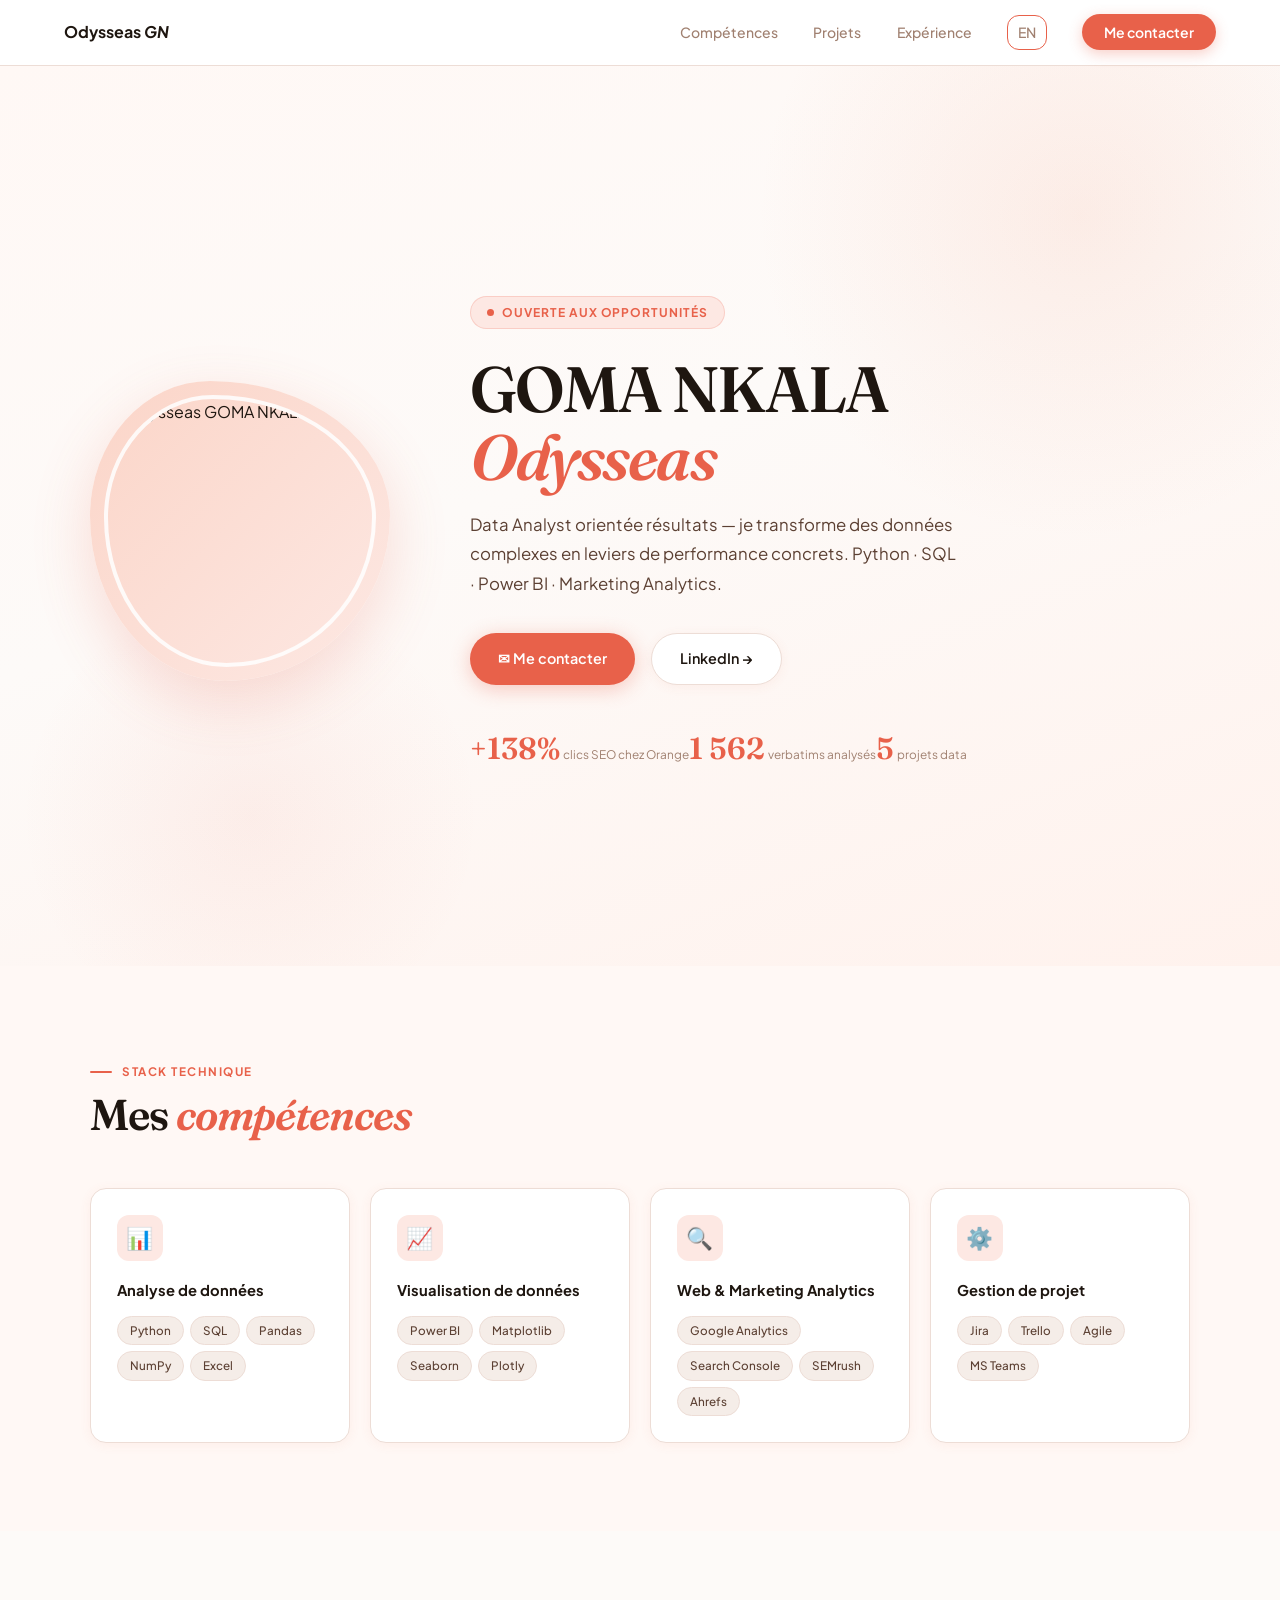
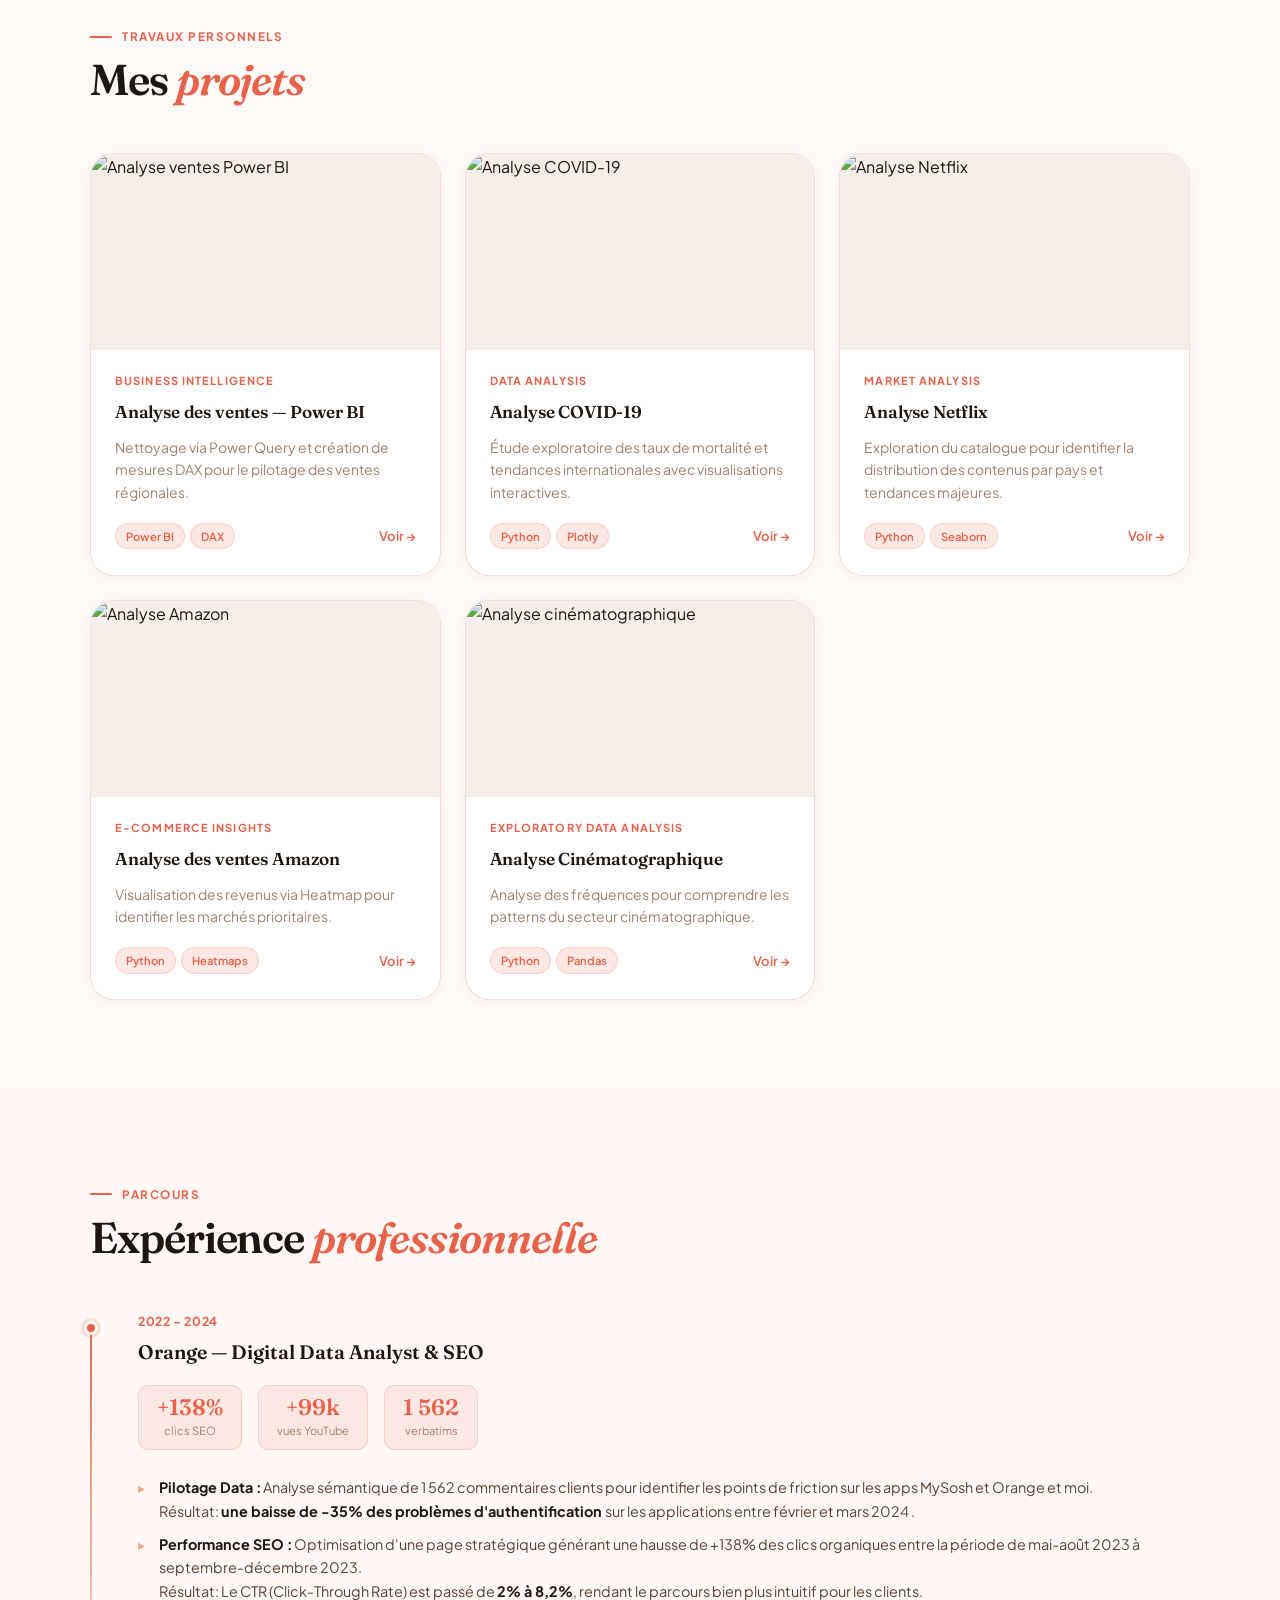
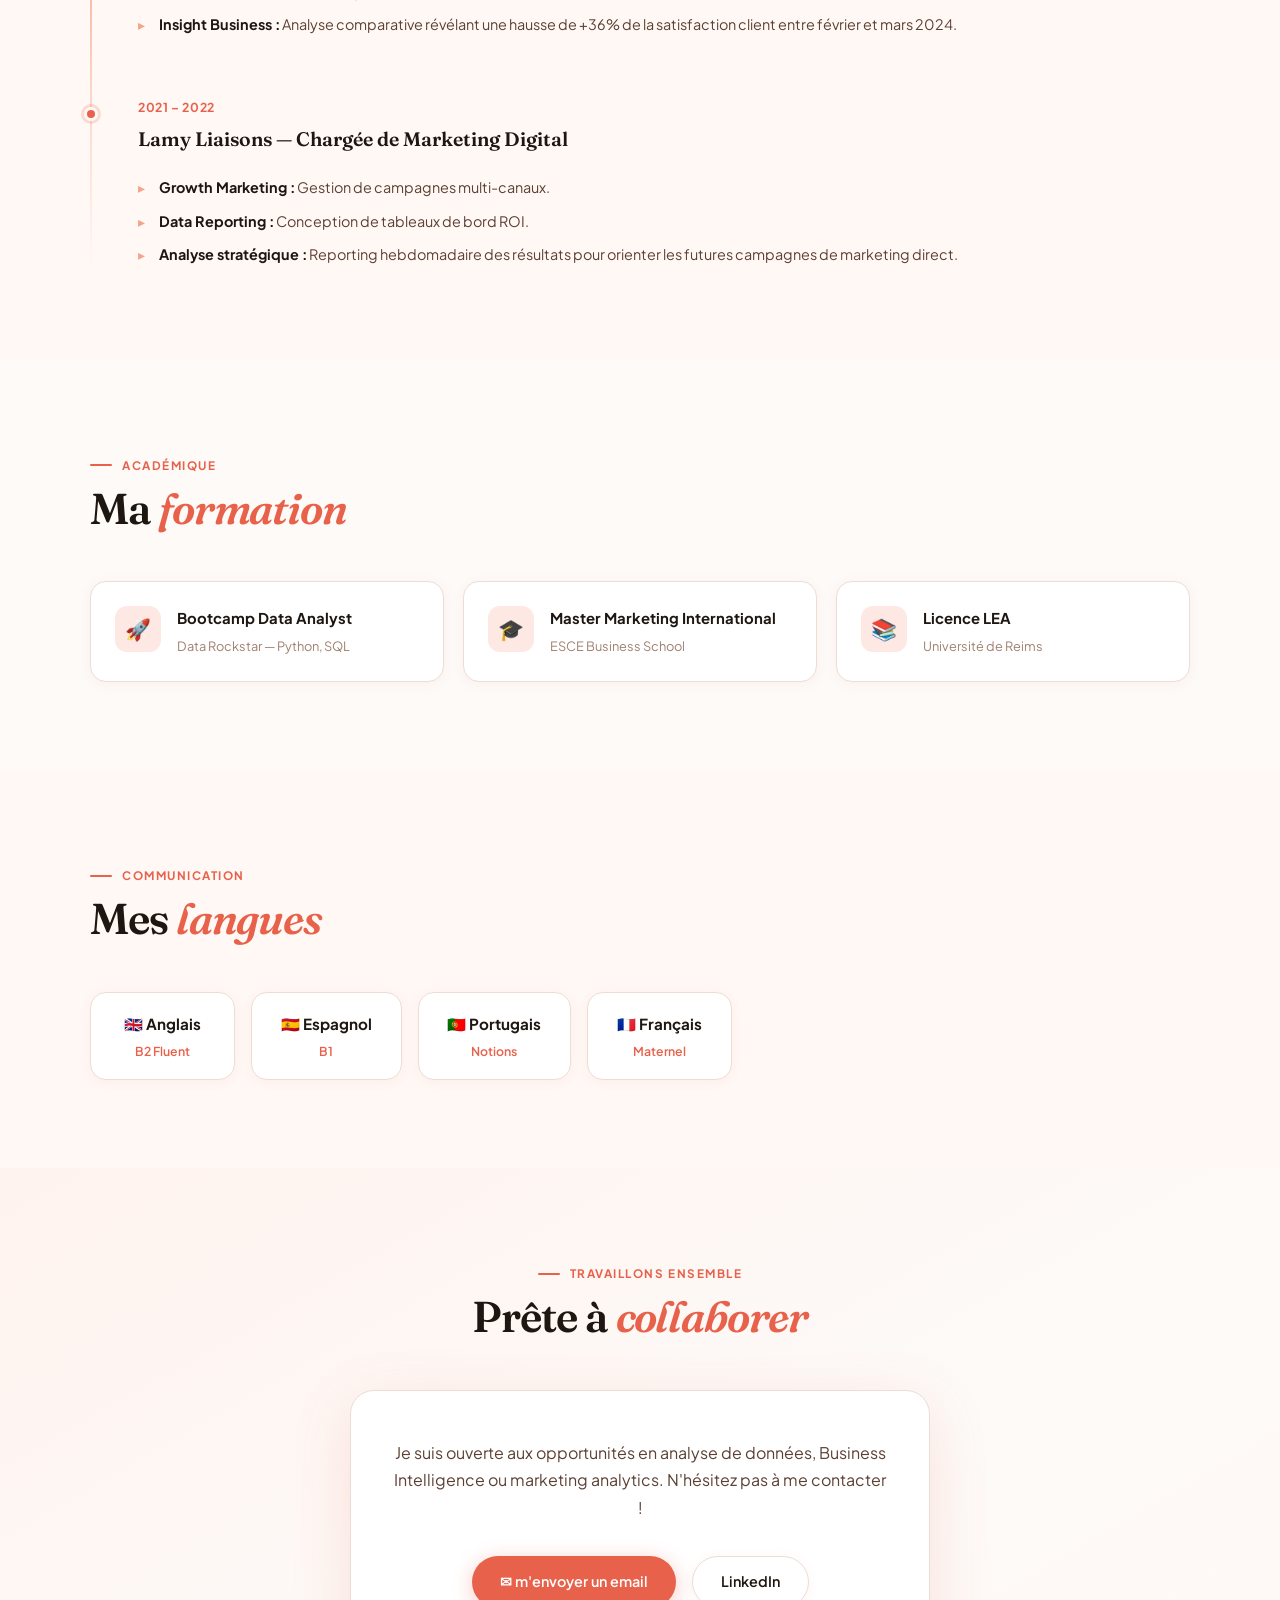
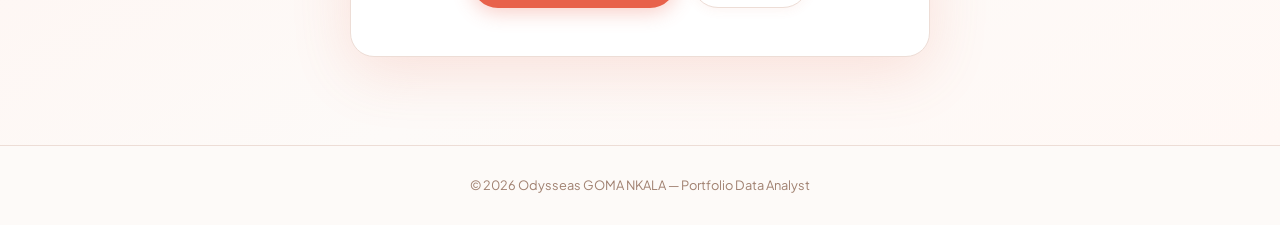
==== index.html @ 51dd993b "Refactor KPI section styles for mobile responsiveness Updated KPI section styles for better alignmen" ====
<!DOCTYPE html>
<html lang="fr">
<head>
  <meta charset="UTF-8"/>
  <meta name="viewport" content="width=device-width, initial-scale=1.0"/>
  <title>Odysseas GOMA NKALA — Data Analyst</title>
  <link href="https://fonts.googleapis.com/css2?family=Plus+Jakarta+Sans:ital,wght@0,300;0,400;0,500;0,600;0,700;0,800&family=Fraunces:opsz,ital,wght@9..144,0,400;9..144,0,600;9..144,1,400;9..144,1,600&display=swap" rel="stylesheet"/>
  <style>
    /* ═══════════════════════════════
       VARIABLES & RESET
    ═══════════════════════════════ */
    :root {
      --bg:         #fdfaf8;
      --bg-alt:     #fff8f5;
      --surface:    #ffffff;
      --rose:       #e8614a;
      --rose-hover: #d4523d;
      --rose-pale:  #fde8e3;
      --coral:      #f4a58a;
      --peach:      #fbd5c8;
      --sand:       #f5ede8;
      --text:       #1e1610;
      --text-mid:   #5c4033;
      --text-muted: #a08070;
      --border:     #edddd6;
      --radius-sm:  10px;
      --radius-md:  16px;
      --radius-lg:  24px;
      --shadow-sm:  0 2px 12px rgba(232,97,74,0.07);
      --shadow-md:  0 6px 30px rgba(232,97,74,0.12);
      --shadow-lg:  0 16px 60px rgba(232,97,74,0.16);
    }

    *, *::before, *::after { box-sizing: border-box; margin: 0; padding: 0; }
    html { scroll-behavior: smooth; font-size: 16px; }

    body {
      background-color: var(--bg);
      color: var(--text);
      font-family: 'Plus Jakarta Sans', sans-serif;
      line-height: 1.65;
      overflow-x: hidden;
      -webkit-font-smoothing: antialiased;
    }

    a { color: inherit; text-decoration: none; }
    img { display: block; max-width: 100%; }
    ul { list-style: none; }

    /* ═══════════════════════════════
       NAVIGATION
    ═══════════════════════════════ */
    nav {
      position: fixed;
      top: 0; left: 0; right: 0;
      z-index: 999;
      height: 66px;
      display: flex;
      align-items: center;
      justify-content: space-between;
      padding: 0 6%;
      background: rgba(253, 250, 248, 0.92);
      backdrop-filter: blur(16px);
      -webkit-backdrop-filter: blur(16px);
      border-bottom: 1px solid var(--border);
    }

    .nav-logo {
      font-family: 'Fraunces', serif;
      font-weight: 600;
      font-size: 1.1rem;
      color: var(--text);
      letter-spacing: -0.01em;
    }
    .nav-logo span { color: var(--rose); font-style: italic; }

    .nav-links {
      display: flex;
      align-items: center;
      gap: 2.2rem;
    }
    .nav-links a {
      font-size: 0.875rem;
      font-weight: 500;
      color: var(--text-muted);
      transition: color 0.2s ease;
    }
    .nav-links a:hover { color: var(--rose); }

    .nav-btn {
      background: var(--rose);
      color: #fff !important;
      padding: 9px 22px;
      border-radius: 100px;
      font-weight: 600 !important;
      font-size: 0.875rem !important;
      transition: background 0.2s ease, transform 0.2s ease !important;
      box-shadow: 0 4px 14px rgba(232,97,74,0.3);
    }
    .nav-btn:hover {
      background: var(--rose-hover) !important;
      transform: translateY(-1px);
      color: #fff !important;
    }
    /*navigation mobile pour que la section pour changer
    de langue puisse apparaitre */
    nav {
  display: flex;
  justify-content: space-between;
  align-items: center;
  padding: 15px 5%;
  background: var(--surface);
  position: sticky;
  top: 0;
  z-index: 1000;
  border-bottom: 1px solid var(--border);
}

.nav-controls {
  display: flex;
  align-items: center;
  gap: 20px;
}

.lang-switch-mobile {
  font-weight: 800;
  color: var(--rose);
  text-decoration: none;
  font-size: 0.9rem;
  border: 2px solid var(--rose);
  padding: 4px 8px;
  border-radius: 8px;
  transition: 0.3s;
}

.lang-switch-mobile:hover {
  background: var(--rose);
  color: white;
}

/* Si l'écran est petit (Mobile) */
@media (max-width: 768px) {
  .nav-links {
    display: none; /* Cache les liens normaux pour éviter l'encombrement */
  }
  
  .lang-switch-mobile {
    display: block; /* Force l'affichage du FR/EN */
  }
}
    /* Style pour les switchs de langue (FR/EN) */
.lang-switch {
  font-weight: 700; /* Un peu plus gras */
  color: var(--rose); /* Ta couleur orange/rose */
  text-decoration: none;
  font-size: 0.9rem;
  
  /* C'est ce bloc qui crée le cadre arrondi */
  border: 1px solid var(--rose); 
  padding: 5px 10px;
  border-radius: 12px; /* Pour des coins bien arrondis */
  
  transition: all 0.3s ease; /* Pour un effet fluide au survol */
  display: inline-block; /* Pour que le padding et la border s'appliquent bien */
}

/* Effet au survol du bouton de langue */
.lang-switch:hover {
  background-color: var(--rose); /* Le fond devient rose */
  color: white; /* Le texte devient blanc */
}

    /* ═══════════════════════════════
       HERO
    ═══════════════════════════════ */
    #hero {
      min-height: 100vh;
      padding: 110px 6% 80px;
      display: flex;
      align-items: center;
      background: linear-gradient(160deg, #fff8f5 0%, #fdfaf8 45%, #fff2ed 100%);
      position: relative;
      overflow: hidden;
    }

    #hero::before {
      content: '';
      position: absolute;
      width: 700px; height: 700px;
      border-radius: 50%;
      background: radial-gradient(circle, rgba(244,165,138,0.16) 0%, transparent 65%);
      top: -200px; right: -150px;
      pointer-events: none;
    }
    #hero::after {
      content: '';
      position: absolute;
      width: 500px; height: 500px;
      border-radius: 50%;
      background: radial-gradient(circle, rgba(232,97,74,0.07) 0%, transparent 65%);
      bottom: -100px; left: 0;
      pointer-events: none;
    }

    .hero-inner {
      position: relative;
      z-index: 1;
      max-width: 1100px;
      margin: 0 auto;
      width: 100%;
      display: grid;
      grid-template-columns: auto 1fr;
      gap: 5rem;
      align-items: center;
    }

    .hero-photo-col { display: flex; justify-content: center; }

    .hero-photo-frame {
      width: 300px;
      height: 300px;
      border-radius: 40% 60% 55% 45% / 45% 45% 55% 55%;
      background: linear-gradient(135deg, var(--peach) 0%, var(--rose-pale) 100%);
      display: flex;
      align-items: center;
      justify-content: center;
      animation: morphShape 10s ease-in-out infinite;
      box-shadow: 0 20px 60px rgba(232,97,74,0.2);
      flex-shrink: 0;
    }

    @keyframes morphShape {
      0%,100% { border-radius: 40% 60% 55% 45% / 45% 45% 55% 55%; }
      33%      { border-radius: 55% 45% 40% 60% / 55% 40% 60% 45%; }
      66%      { border-radius: 45% 55% 60% 40% / 40% 60% 45% 55%; }
    }

    .hero-photo {
      width: 272px;
      height: 272px;
      border-radius: 40% 60% 55% 45% / 45% 45% 55% 55%;
      object-fit: cover;
      object-position: center top;
      border: 4px solid rgba(255,255,255,0.85);
      animation: morphShape 10s ease-in-out infinite;
    }

    .hero-badge {
      display: inline-flex;
      align-items: center;
      gap: 8px;
      background: var(--rose-pale);
      border: 1px solid rgba(232,97,74,0.2);
      color: var(--rose);
      font-size: 0.75rem;
      font-weight: 700;
      letter-spacing: 0.08em;
      text-transform: uppercase;
      padding: 6px 16px;
      border-radius: 100px;
      margin-bottom: 1.6rem;
    }
    .hero-badge-dot {
      width: 7px; height: 7px;
      border-radius: 50%;
      background: var(--rose);
      animation: blink 2s ease-in-out infinite;
    }
    @keyframes blink {
      0%,100% { opacity: 1; transform: scale(1); }
      50%      { opacity: 0.35; transform: scale(0.7); }
    }

    .hero-name {
      font-family: 'Fraunces', serif;
      font-size: clamp(2.4rem, 5vw, 4rem);
      font-weight: 600;
      line-height: 1.06;
      letter-spacing: -0.03em;
      color: var(--text);
      margin-bottom: 1.2rem;
    }
    .hero-name em {
      font-style: italic;
      color: var(--rose);
    }

    .hero-desc {
      font-size: 1.05rem;
      color: var(--text-mid);
      line-height: 1.75;
      max-width: 490px;
      margin-bottom: 2.2rem;
    }

    .hero-buttons {
      display: flex;
      gap: 1rem;
      flex-wrap: wrap;
      margin-bottom: 3rem;
    }

    .btn {
      display: inline-flex;
      align-items: center;
      gap: 8px;
      padding: 13px 28px;
      border-radius: 100px;
      font-family: 'Plus Jakarta Sans', sans-serif;
      font-weight: 600;
      font-size: 0.9rem;
      border: none;
      cursor: pointer;
      transition: all 0.22s ease;
      text-decoration: none;
    }
    .btn-rose {
      background: var(--rose);
      color: #fff;
      box-shadow: 0 4px 20px rgba(232,97,74,0.32);
    }
    .btn-rose:hover {
      background: var(--rose-hover);
      transform: translateY(-2px);
      box-shadow: 0 8px 28px rgba(232,97,74,0.4);
    }
    .btn-ghost {
      background: var(--surface);
      color: var(--text);
      border: 1.5px solid var(--border);
      box-shadow: var(--shadow-sm);
    }
    .btn-ghost:hover {
      border-color: var(--rose);
      color: var(--rose);
      transform: translateY(-2px);
    }

    .hero-kpis {
      display: flex;
      gap: 0;
      flex-wrap: wrap;
    }
    .hero-kpi {
      display: flex;
      flex-direction: column;
      padding: 0 2rem 0 0;
      margin: 0 2rem 0 0;
      border-right: 1px solid var(--border);
    }
    .hero-kpi:last-child {
      border-right: none;
      padding-right: 0;
      margin-right: 0;
    }
    .kpi-number {
      font-family: 'Fraunces', serif;
      font-size: 1.9rem;
      font-weight: 600;
      color: var(--rose);
      line-height: 1;
    }
    .kpi-label {
      font-size: 0.74rem;
      color: var(--text-muted);
      margin-top: 4px;
    }

    /* --- SECTION CHIFFRES (KPIs) --- */
@media (max-width: 768px) {
    .hero-kpis {
        display: flex;
        justify-content: flex-start; /* Aligné à gauche sur desktop */
        align-items: flex-start;
        gap: 40px;
        margin-top: 30px;
    }

    .kpi-item {
        display: flex;
        flex-direction: column; /* Force le texte SOUS le chiffre */
        align-items: flex-start; /* Aligne le texte à gauche du chiffre sur desktop */
    }

    .kpi-number {
        font-size: 1.5rem; /* Réduit un peu la taille pour éviter le chevauchement */
    }

    .kpi-label {
        font-size: 0.7rem; /* Réduit la taille du texte pour la lisibilité mobile */
        line-height: 1.2;
    }

    .kpi-divider {
        display: none; /* Cache les barres verticales pour gagner de la place */
    }
}

    /* ═══════════════════════════════
       SECTIONS COMMUNES
    ═══════════════════════════════ */
    section { padding: 88px 6%; }

    .section-wrap {
      max-width: 1100px;
      margin: 0 auto;
    }

    .eyebrow {
      display: inline-flex;
      align-items: center;
      gap: 10px;
      font-size: 0.73rem;
      font-weight: 700;
      letter-spacing: 0.13em;
      text-transform: uppercase;
      color: var(--rose);
      margin-bottom: 0.55rem;
    }
    .eyebrow::before {
      content: '';
      display: block;
      width: 22px; height: 2px;
      background: var(--rose);
      border-radius: 2px;
    }

    .section-title {
      font-family: 'Fraunces', serif;
      font-size: clamp(1.8rem, 3.5vw, 2.7rem);
      font-weight: 600;
      letter-spacing: -0.025em;
      line-height: 1.15;
      color: var(--text);
      margin-bottom: 3rem;
    }
    .section-title em {
      font-style: italic;
      color: var(--rose);
    }

    /* ═══════════════════════════════
       COMPÉTENCES
    ═══════════════════════════════ */
    #competences { background: var(--bg-alt); }

    .skills-grid {
      display: grid;
      grid-template-columns: repeat(auto-fit, minmax(240px, 1fr));
      gap: 1.25rem;
    }

    .skill-card {
      background: var(--surface);
      border: 1px solid var(--border);
      border-radius: var(--radius-md);
      padding: 1.6rem;
      box-shadow: var(--shadow-sm);
      transition: box-shadow 0.25s, transform 0.25s;
    }
    .skill-card:hover {
      box-shadow: var(--shadow-md);
      transform: translateY(-4px);
    }

    .skill-icon {
      width: 46px; height: 46px;
      border-radius: 12px;
      background: var(--rose-pale);
      display: flex;
      align-items: center;
      justify-content: center;
      font-size: 1.35rem;
      margin-bottom: 1.1rem;
    }

    .skill-card h3 {
      font-size: 0.92rem;
      font-weight: 700;
      color: var(--text);
      margin-bottom: 0.85rem;
    }

    .tag-group { display: flex; flex-wrap: wrap; gap: 6px; }

    .tag {
      display: inline-block;
      font-size: 0.73rem;
      font-weight: 500;
      padding: 4px 12px;
      border-radius: 100px;
      background: var(--sand);
      color: var(--text-mid);
      border: 1px solid var(--border);
    }

    /* ═══════════════════════════════
       PROJETS
    ═══════════════════════════════ */
    #projets { background: var(--bg); }

    .projects-grid {
      display: grid;
      grid-template-columns: repeat(auto-fit, minmax(320px, 1fr));
      gap: 1.5rem;
    }

    .project-card {
      background: var(--surface);
      border: 1px solid var(--border);
      border-radius: var(--radius-lg);
      overflow: hidden;
      box-shadow: var(--shadow-sm);
      display: flex;
      flex-direction: column;
      transition: box-shadow 0.25s, transform 0.25s;
    }
    .project-card:hover {
      box-shadow: var(--shadow-md);
      transform: translateY(-5px);
    }

    .project-thumb {
      height: 196px;
      overflow: hidden;
      background: var(--sand);
    }
    .project-thumb img {
      width: 100%; height: 100%;
      object-fit: cover;
      transition: transform 0.45s ease;
    }
    .project-card:hover .project-thumb img { transform: scale(1.05); }

    .project-body {
      padding: 1.4rem 1.5rem 1.6rem;
      flex: 1;
      display: flex;
      flex-direction: column;
    }

    .project-cat {
      font-size: 0.69rem;
      font-weight: 700;
      letter-spacing: 0.1em;
      text-transform: uppercase;
      color: var(--rose);
      margin-bottom: 0.45rem;
    }

    .project-body h3 {
      font-family: 'Fraunces', serif;
      font-size: 1.08rem;
      font-weight: 600;
      color: var(--text);
      margin-bottom: 0.6rem;
      letter-spacing: -0.01em;
    }

    .project-body p {
      font-size: 0.875rem;
      color: var(--text-muted);
      line-height: 1.62;
      flex: 1;
      margin-bottom: 1.2rem;
    }

    .project-foot {
      display: flex;
      align-items: center;
      justify-content: space-between;
      flex-wrap: wrap;
      gap: 8px;
    }

    .tech-group { display: flex; flex-wrap: wrap; gap: 5px; }

    .tech-tag {
      font-size: 0.7rem;
      font-weight: 600;
      padding: 3px 10px;
      border-radius: 100px;
      background: var(--rose-pale);
      color: var(--rose);
      border: 1px solid rgba(232,97,74,0.18);
    }

    .project-link {
      font-size: 0.82rem;
      font-weight: 600;
      color: var(--rose);
      display: inline-flex;
      align-items: center;
      gap: 3px;
      transition: opacity 0.2s;
    }
    .project-link:hover { opacity: 0.7; text-decoration: underline; }

    /* ═══════════════════════════════
       EXPÉRIENCE
    ═══════════════════════════════ */
    #experience { background: var(--bg-alt); }

    .timeline { position: relative; }
    .timeline::before {
      content: '';
      position: absolute;
      left: 0; top: 12px; bottom: 0;
      width: 2px;
      background: linear-gradient(to bottom, var(--rose), var(--coral), var(--peach), transparent);
      border-radius: 2px;
    }

    .tl-item {
      position: relative;
      padding-left: 3rem;
      padding-bottom: 3.5rem;
    }
    .tl-item:last-child { padding-bottom: 0; }

    .tl-dot {
      position: absolute;
      left: -6px; top: 10px;
      width: 14px; height: 14px;
      border-radius: 50%;
      background: var(--rose);
      border: 3px solid var(--bg-alt);
      box-shadow: 0 0 0 3px rgba(232,97,74,0.2);
    }

    .tl-date {
      font-size: 0.77rem;
      font-weight: 700;
      color: var(--rose);
      letter-spacing: 0.05em;
      margin-bottom: 0.35rem;
    }

    .tl-item h3 {
      font-family: 'Fraunces', serif;
      font-size: 1.22rem;
      font-weight: 600;
      color: var(--text);
      margin-bottom: 1rem;
    }

    .kpi-row {
      display: flex;
      gap: 1rem;
      flex-wrap: wrap;
      margin-bottom: 1.3rem;
    }
    .kpi-chip {
      background: var(--rose-pale);
      border: 1px solid rgba(232,97,74,0.2);
      border-radius: var(--radius-sm);
      padding: 10px 18px;
      text-align: center;
    }
    .kpi-chip strong {
      display: block;
      font-family: 'Fraunces', serif;
      font-size: 1.4rem;
      font-weight: 600;
      color: var(--rose);
      line-height: 1;
    }
    .kpi-chip span {
      font-size: 0.7rem;
      color: var(--text-muted);
      margin-top: 3px;
      display: block;
    }

    .tl-list li {
      font-size: 0.9rem;
      color: var(--text-mid);
      padding: 5px 0 5px 1.3rem;
      position: relative;
      line-height: 1.62;
    }
    .tl-list li::before {
      content: '▸';
      position: absolute;
      left: 0;
      color: var(--coral);
    }
    .tl-list li strong { color: var(--text); }

    /* ═══════════════════════════════
       FORMATION
    ═══════════════════════════════ */
    #formation { background: var(--bg); }

    .edu-grid {
      display: grid;
      grid-template-columns: repeat(auto-fit, minmax(260px, 1fr));
      gap: 1.2rem;
    }

    .edu-card {
      background: var(--surface);
      border: 1px solid var(--border);
      border-radius: var(--radius-md);
      padding: 1.5rem;
      display: flex;
      gap: 1rem;
      align-items: flex-start;
      box-shadow: var(--shadow-sm);
      transition: box-shadow 0.25s, transform 0.25s;
    }
    .edu-card:hover {
      box-shadow: var(--shadow-md);
      transform: translateY(-3px);
    }

    .edu-icon {
      width: 46px; height: 46px;
      flex-shrink: 0;
      border-radius: 12px;
      background: var(--rose-pale);
      display: flex;
      align-items: center;
      justify-content: center;
      font-size: 1.3rem;
    }

    .edu-info h4 {
      font-size: 0.93rem;
      font-weight: 700;
      color: var(--text);
      margin-bottom: 0.3rem;
    }
    .edu-info p {
      font-size: 0.8rem;
      color: var(--text-muted);
    }

    /* ═══════════════════════════════
       LANGUES
    ═══════════════════════════════ */
    #langues { background: var(--bg-alt); }

    .lang-row { display: flex; gap: 1rem; flex-wrap: wrap; }

    .lang-card {
      background: var(--surface);
      border: 1px solid var(--border);
      border-radius: var(--radius-md);
      padding: 1.1rem 1.8rem;
      display: flex;
      flex-direction: column;
      align-items: center;
      gap: 5px;
      min-width: 145px;
      box-shadow: var(--shadow-sm);
      transition: box-shadow 0.25s, transform 0.25s;
    }
    .lang-card:hover {
      box-shadow: var(--shadow-md);
      transform: translateY(-3px);
    }

    .lang-name {
      font-weight: 700;
      font-size: 0.95rem;
      color: var(--text);
    }
    .lang-level {
      font-size: 0.77rem;
      font-weight: 600;
      color: var(--rose);
    }

    /* ═══════════════════════════════
       CONTACT
    ═══════════════════════════════ */
    #contact {
      background: linear-gradient(150deg, #fff3ef 0%, #fdfaf8 60%, #fff8f5 100%);
      text-align: center;
    }

    .contact-box {
      max-width: 580px;
      margin: 0 auto;
      background: var(--surface);
      border: 1px solid var(--border);
      border-radius: var(--radius-lg);
      padding: 3rem 2.5rem;
      box-shadow: var(--shadow-lg);
    }

    .contact-box p {
      font-size: 1rem;
      color: var(--text-mid);
      line-height: 1.72;
      margin-bottom: 2.2rem;
    }

    .contact-buttons {
      display: flex;
      gap: 1rem;
      justify-content: center;
      flex-wrap: wrap;
    }

    /* ═══════════════════════════════
       FOOTER
    ═══════════════════════════════ */
    footer {
      background: var(--bg);
      border-top: 1px solid var(--border);
      text-align: center;
      padding: 1.8rem;
      font-size: 0.8rem;
      color: var(--text-muted);
    }

    /* ═══════════════════════════════
       ANIMATIONS SCROLL
    ═══════════════════════════════ */
    .reveal {
      opacity: 0;
      transform: translateY(24px);
      transition: opacity 0.6s ease, transform 0.6s ease;
    }
    .reveal.visible {
      opacity: 1;
      transform: translateY(0);
    }

    /* ═══════════════════════════════
       RESPONSIVE
    ═══════════════════════════════ */
    @media (max-width: 860px) {
      .hero-inner {
        grid-template-columns: 1fr;
        text-align: center;
        gap: 3rem;
      }
      .hero-photo-col { order: -1; }
      .hero-desc { margin-left: auto; margin-right: auto; }
      .hero-buttons { justify-content: center; }
      .hero-kpis { justify-content: center; }
      .hero-kpi { border-right: none; padding-right: 1.2rem; margin-right: 0; border-bottom: none; }
    }

    @media (max-width: 640px) {
      .nav-links { display: none; }
      nav { padding: 0 5%; }
      section { padding: 60px 5%; }
      .hero-photo-frame, .hero-photo { width: 230px; height: 230px; }
    }
  </style>
</head>
<body>

  <nav>
  <div class="logo"><strong>Odysseas <em>GN</em></strong></div>
  <ul class="nav-links">
    <li><a href="#competences">Compétences</a></li>
    <li><a href="#projets">Projets</a></li>
    <li><a href="#experience">Expérience</a></li>
    <li><a href="en.html" class="lang-switch">EN</a></li>
    <li><a href="#contact" class="nav-btn">Me contacter</a></li>
  </ul>
</nav>

  <section id="hero">
    <div class="hero-inner">
      <div class="hero-photo-col reveal">
        <div class="hero-photo-frame">
          <img src="https://raw.githubusercontent.com/Odysseas18/GOMA-Project/main/Photo_pro.jpeg" alt="Odysseas GOMA NKALA" class="hero-photo"/>
        </div>
      </div>

      <div class="hero-text-col reveal">
        <div class="hero-badge">
          <div class="hero-badge-dot"></div>
          Ouverte aux opportunités
        </div>

        <h1 class="hero-name">
          GOMA NKALA<br>
          <em>Odysseas</em>
        </h1>

        <p class="hero-desc">
          Data Analyst orientée résultats — je transforme des données complexes en leviers de performance concrets. Python · SQL · Power BI · Marketing Analytics.
        </p>

        <div class="hero-buttons">
          <a href="mailto:odysseas.gomankala@gmail.com" class="btn btn-rose">✉ Me contacter</a>
          <a href="https://www.linkedin.com/in/odysseas-goma-a5ba0a1b9/" target="_blank" class="btn btn-ghost">LinkedIn →</a>
        </div>

        <div class="hero-kpis">
    <div class="kpi-item">
        <span class="kpi-number">+138%</span>
        <span class="kpi-label">clics SEO chez Orange</span>
    </div>
    <div class="kpi-divider"></div>
    <div class="kpi-item">
        <span class="kpi-number">1 562</span>
        <span class="kpi-label">verbatims analysés</span>
    </div>
    <div class="kpi-divider"></div>
    <div class="kpi-item">
        <span class="kpi-number">5</span>
        <span class="kpi-label">projets data</span>
    </div>
</div>
      </div>
    </div>
  </section>

  <section id="competences">
    <div class="section-wrap">
      <div class="eyebrow reveal">Stack technique</div>
      <h2 class="section-title reveal">Mes <em>compétences</em></h2>
      <div class="skills-grid">
        <div class="skill-card reveal">
          <div class="skill-icon">📊</div>
          <h3>Analyse de données</h3>
          <div class="tag-group">
            <span class="tag">Python</span><span class="tag">SQL</span>
            <span class="tag">Pandas</span><span class="tag">NumPy</span><span class="tag">Excel</span>
          </div>
        </div>
        <div class="skill-card reveal">
          <div class="skill-icon">📈</div>
          <h3>Visualisation de données</h3>
          <div class="tag-group">
            <span class="tag">Power BI</span><span class="tag">Matplotlib</span>
            <span class="tag">Seaborn</span><span class="tag">Plotly</span>
          </div>
        </div>
        <div class="skill-card reveal">
          <div class="skill-icon">🔍</div>
          <h3>Web & Marketing Analytics</h3>
          <div class="tag-group">
            <span class="tag">Google Analytics</span><span class="tag">Search Console</span>
            <span class="tag">SEMrush</span><span class="tag">Ahrefs</span>
          </div>
        </div>
        <div class="skill-card reveal">
          <div class="skill-icon">⚙️</div>
          <h3>Gestion de projet</h3>
          <div class="tag-group">
            <span class="tag">Jira</span><span class="tag">Trello</span>
            <span class="tag">Agile</span><span class="tag">MS Teams</span>
          </div>
        </div>
      </div>
    </div>
  </section>

  <section id="projets">
    <div class="section-wrap">
      <div class="eyebrow reveal">Travaux personnels</div>
      <h2 class="section-title reveal">Mes <em>projets</em></h2>
      <div class="projects-grid">
        <div class="project-card reveal">
          <div class="project-thumb"><img src="https://raw.githubusercontent.com/Odysseas18/GOMA-Project/main/rapport_ventes.png" alt="Analyse ventes Power BI"/></div>
          <div class="project-body">
            <div class="project-cat">Business Intelligence</div>
            <h3>Analyse des ventes — Power BI</h3>
            <p>Nettoyage via Power Query et création de mesures DAX pour le pilotage des ventes régionales.</p>
            <div class="project-foot">
              <div class="tech-group">
                <span class="tech-tag">Power BI</span><span class="tech-tag">DAX</span>
              </div>
              <a href="https://github.com/Odysseas18/GOMA-Project/raw/main/Rapport_vente_formations.pbix" target="_blank" class="project-link">Voir →</a>
            </div>
          </div>
        </div>

        <div class="project-card reveal">
          <div class="project-thumb"><img src="https://raw.githubusercontent.com/Odysseas18/GOMA-Project/main/covid_cases_trend.png" alt="Analyse COVID-19"/></div>
          <div class="project-body">
            <div class="project-cat">Data Analysis</div>
            <h3>Analyse COVID-19</h3>
            <p>Étude exploratoire des taux de mortalité et tendances internationales avec visualisations interactives.</p>
            <div class="project-foot">
              <div class="tech-group">
                <span class="tech-tag">Python</span><span class="tech-tag">Plotly</span>
              </div>
              <a href="https://github.com/Odysseas18/GOMA-Project/blob/main/Exercice%20Covid.ipynb" target="_blank" class="project-link">Voir →</a>
            </div>
          </div>
        </div>

        <div class="project-card reveal">
          <div class="project-thumb"><img src="https://raw.githubusercontent.com/Odysseas18/GOMA-Project/main/netflix_top_countries.png" alt="Analyse Netflix"/></div>
          <div class="project-body">
            <div class="project-cat">Market Analysis</div>
            <h3>Analyse Netflix</h3>
            <p>Exploration du catalogue pour identifier la distribution des contenus par pays et tendances majeures.</p>
            <div class="project-foot">
              <div class="tech-group">
                <span class="tech-tag">Python</span><span class="tech-tag">Seaborn</span>
              </div>
              <a href="https://github.com/Odysseas18/GOMA-Project/blob/main/Analyse%20Netflix.ipynb" target="_blank" class="project-link">Voir →</a>
            </div>
          </div>
        </div>

        <div class="project-card reveal">
          <div class="project-thumb"><img src="https://raw.githubusercontent.com/Odysseas18/GOMA-Project/main/amazon_sales_heatmap.png" alt="Analyse Amazon"/></div>
          <div class="project-body">
            <div class="project-cat">E-commerce Insights</div>
            <h3>Analyse des ventes Amazon</h3>
            <p>Visualisation des revenus via Heatmap pour identifier les marchés prioritaires.</p>
            <div class="project-foot">
              <div class="tech-group">
                <span class="tech-tag">Python</span><span class="tech-tag">Heatmaps</span>
              </div>
              <a href="https://github.com/Odysseas18/GOMA-Project/blob/main/notebookamazon.ipynb" target="_blank" class="project-link">Voir →</a>
            </div>
          </div>
        </div>

        <div class="project-card reveal">
          <div class="project-thumb"><img src="https://raw.githubusercontent.com/Odysseas18/GOMA-Project/main/film_locations_categories.png" alt="Analyse cinématographique"/></div>
          <div class="project-body">
            <div class="project-cat">Exploratory Data Analysis</div>
            <h3>Analyse Cinématographique</h3>
            <p>Analyse des fréquences pour comprendre les patterns du secteur cinématographique.</p>
            <div class="project-foot">
              <div class="tech-group">
                <span class="tech-tag">Python</span><span class="tech-tag">Pandas</span>
              </div>
              <a href="https://github.com/Odysseas18/GOMA-Project/blob/main/Analyse%20cin%C3%A9matographique.ipynb" target="_blank" class="project-link">Voir →</a>
            </div>
          </div>
        </div>
      </div>
    </div>
  </section>

  <section id="experience">
    <div class="section-wrap">
      <div class="eyebrow reveal">Parcours</div>
      <h2 class="section-title reveal">Expérience <em>professionnelle</em></h2>
      <div class="timeline">
        <div class="tl-item reveal">
          <div class="tl-dot"></div>
          <div class="tl-date">2022 – 2024</div>
          <h3>Orange — Digital Data Analyst & SEO</h3>
          <div class="kpi-row">
            <div class="kpi-chip"><strong>+138%</strong><span>clics SEO</span></div>
            <div class="kpi-chip"><strong>+99k</strong><span>vues YouTube</span></div>
            <div class="kpi-chip"><strong>1 562</strong><span>verbatims</span></div>
          </div>
          <ul class="tl-list">
            <li><strong>Pilotage Data :</strong> Analyse sémantique de 1 562 commentaires clients pour identifier les points de friction sur les apps MySosh et Orange et moi. 
             <br> Résultat: <strong> une baisse de -35% des problèmes d'authentification </strong> sur les applications entre février et mars 2024 .</li>
            <li><strong>Performance SEO :</strong> Optimisation d'une page stratégique générant une hausse de +138% des clics organiques entre la période de mai-août 2023 à septembre-décembre 2023. 
              <br> Résultat: Le CTR (Click-Through Rate) est passé de <strong>2% à 8,2%</strong>, rendant le parcours bien plus intuitif pour les clients.</li>
            <li><strong>Insight Business :</strong> Analyse comparative révélant une hausse de +36% de la satisfaction client entre février et mars 2024.</li>
          </ul>
        </div>
        <div class="tl-item reveal">
          <div class="tl-dot"></div>
          <div class="tl-date">2021 – 2022</div>
          <h3>Lamy Liaisons — Chargée de Marketing Digital</h3>
          <ul class="tl-list">
            <li><strong>Growth Marketing :</strong> Gestion de campagnes multi-canaux.</li>
            <li><strong>Data Reporting :</strong> Conception de tableaux de bord ROI.</li>
            <li><strong>Analyse stratégique :</strong> Reporting hebdomadaire des résultats pour orienter les futures campagnes de marketing direct.</li>
          </ul>
        </div>
      </div>
    </div>
  </section>

  <section id="formation">
    <div class="section-wrap">
      <div class="eyebrow reveal">Académique</div>
      <h2 class="section-title reveal">Ma <em>formation</em></h2>
      <div class="edu-grid">
        <div class="edu-card reveal">
          <div class="edu-icon">🚀</div>
          <div class="edu-info">
            <h4>Bootcamp Data Analyst</h4>
            <p>Data Rockstar — Python, SQL</p>
          </div>
        </div>
        <div class="edu-card reveal">
          <div class="edu-icon">🎓</div>
          <div class="edu-info">
            <h4>Master Marketing International</h4>
            <p>ESCE Business School</p>
          </div>
        </div>
        <div class="edu-card reveal">
          <div class="edu-icon">📚</div>
          <div class="edu-info">
            <h4>Licence LEA</h4>
            <p>Université de Reims</p>
          </div>
        </div>
      </div>
    </div>
  </section>

  <section id="langues">
    <div class="section-wrap">
      <div class="eyebrow reveal">Communication</div>
      <h2 class="section-title reveal">Mes <em>langues</em></h2>
      <div class="lang-row">
        <div class="lang-card reveal"><span class="lang-name">🇬🇧 Anglais</span><span class="lang-level">B2 Fluent</span></div>
        <div class="lang-card reveal"><span class="lang-name">🇪🇸 Espagnol</span><span class="lang-level">B1</span></div>
        <div class="lang-card reveal"><span class="lang-name">🇵🇹 Portugais</span><span class="lang-level">Notions</span></div>
        <div class="lang-card reveal"><span class="lang-name">🇫🇷 Français</span><span class="lang-level">Maternel</span></div>
      </div>
    </div>
  </section>

  <section id="contact">
    <div class="section-wrap">
      <div class="eyebrow reveal" style="justify-content:center;">Travaillons ensemble</div>
      <h2 class="section-title reveal" style="text-align:center;">Prête à <em>collaborer</em></h2>
      <div class="contact-box reveal">
        <p>Je suis ouverte aux opportunités en analyse de données, Business Intelligence ou marketing analytics. N'hésitez pas à me contacter !</p>
        <div class="contact-buttons">
          <a href="mailto:odysseas.gomankala@gmail.com" class="btn btn-rose">✉ m'envoyer un email</a>
          <a href="https://www.linkedin.com/in/odysseas-goma-a5ba0a1b9/" target="_blank" class="btn btn-ghost">LinkedIn</a>
        </div>
      </div>
    </div>
  </section>

  <footer>
    <p>©  2026 Odysseas GOMA NKALA — Portfolio Data Analyst</p>
  </footer>

  <script>
    // Animation au scroll
    const observer = new IntersectionObserver((entries) => {
      entries.forEach(entry => {
        if (entry.isIntersecting) {
          entry.target.classList.add('visible');
        }
      });
    }, { threshold: 0.1 });

    document.querySelectorAll('.reveal').forEach(el => observer.observe(el));
  </script>
</body>
</html>
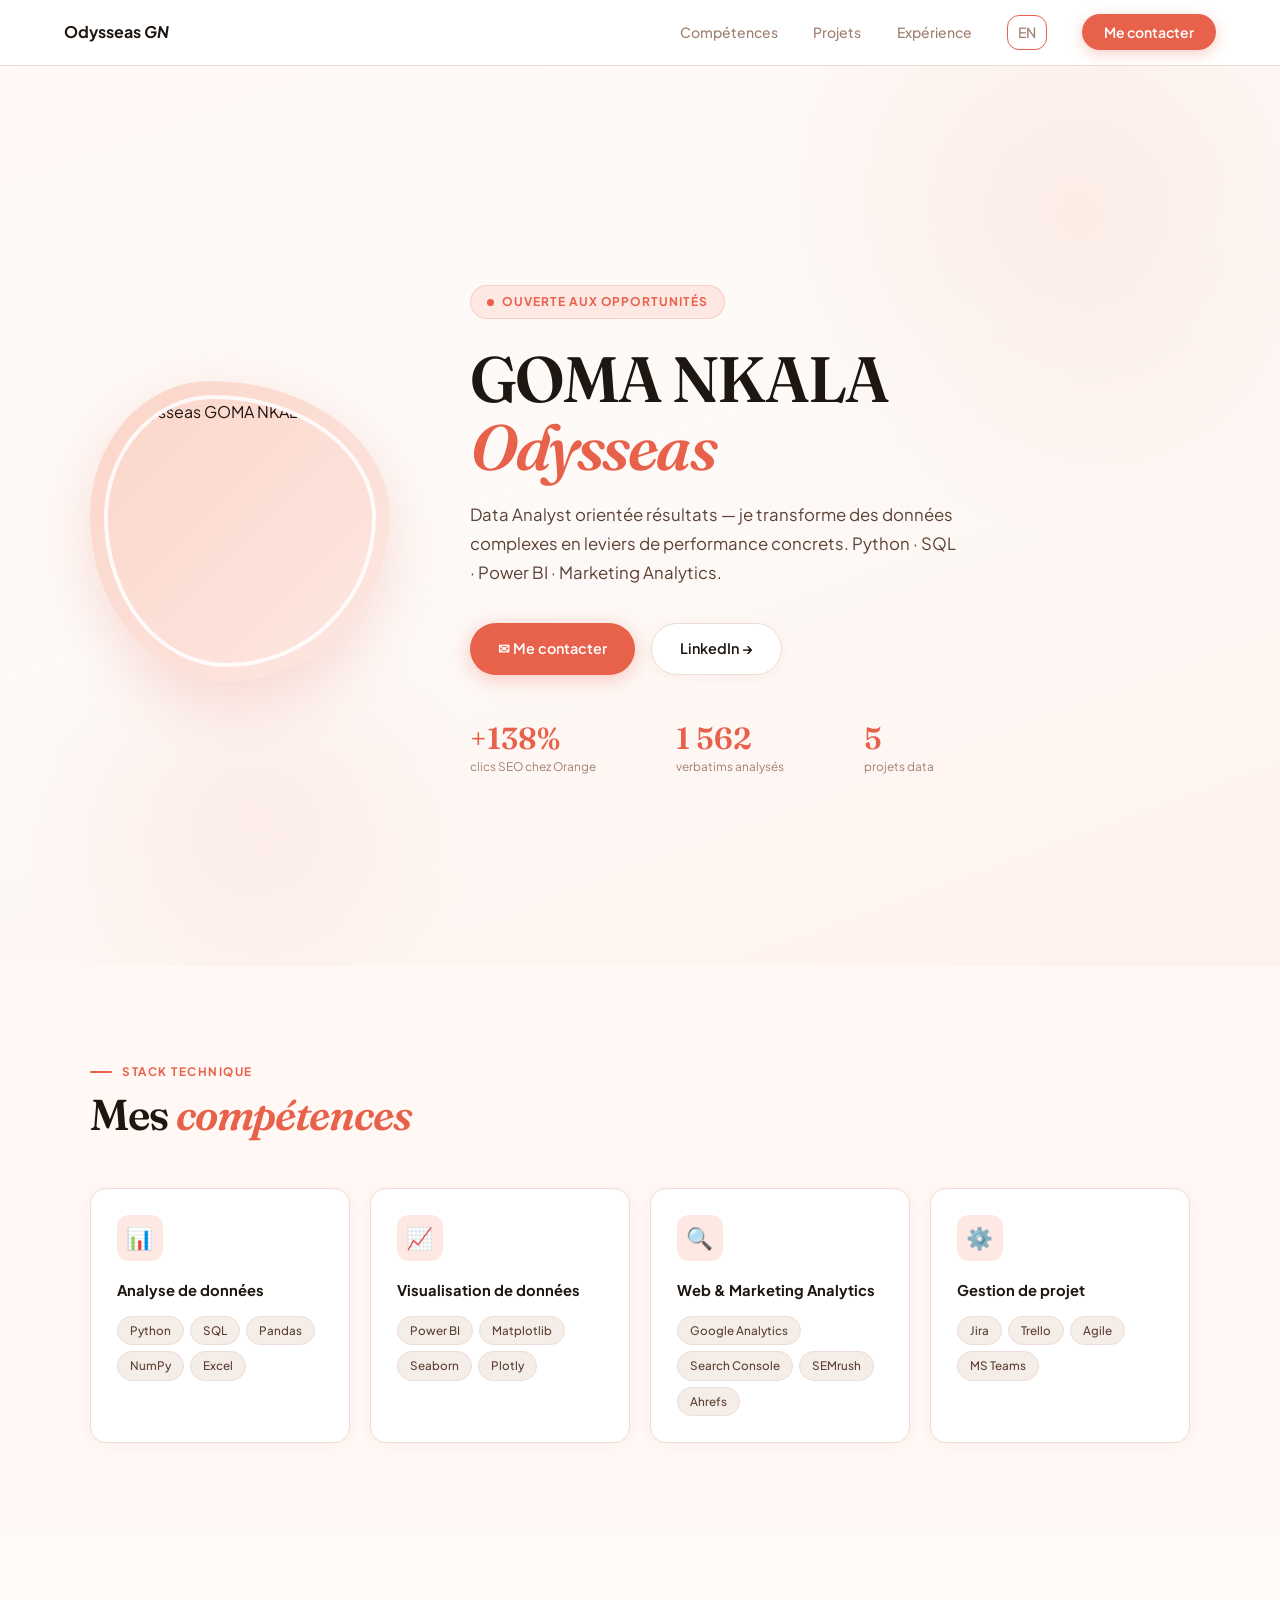
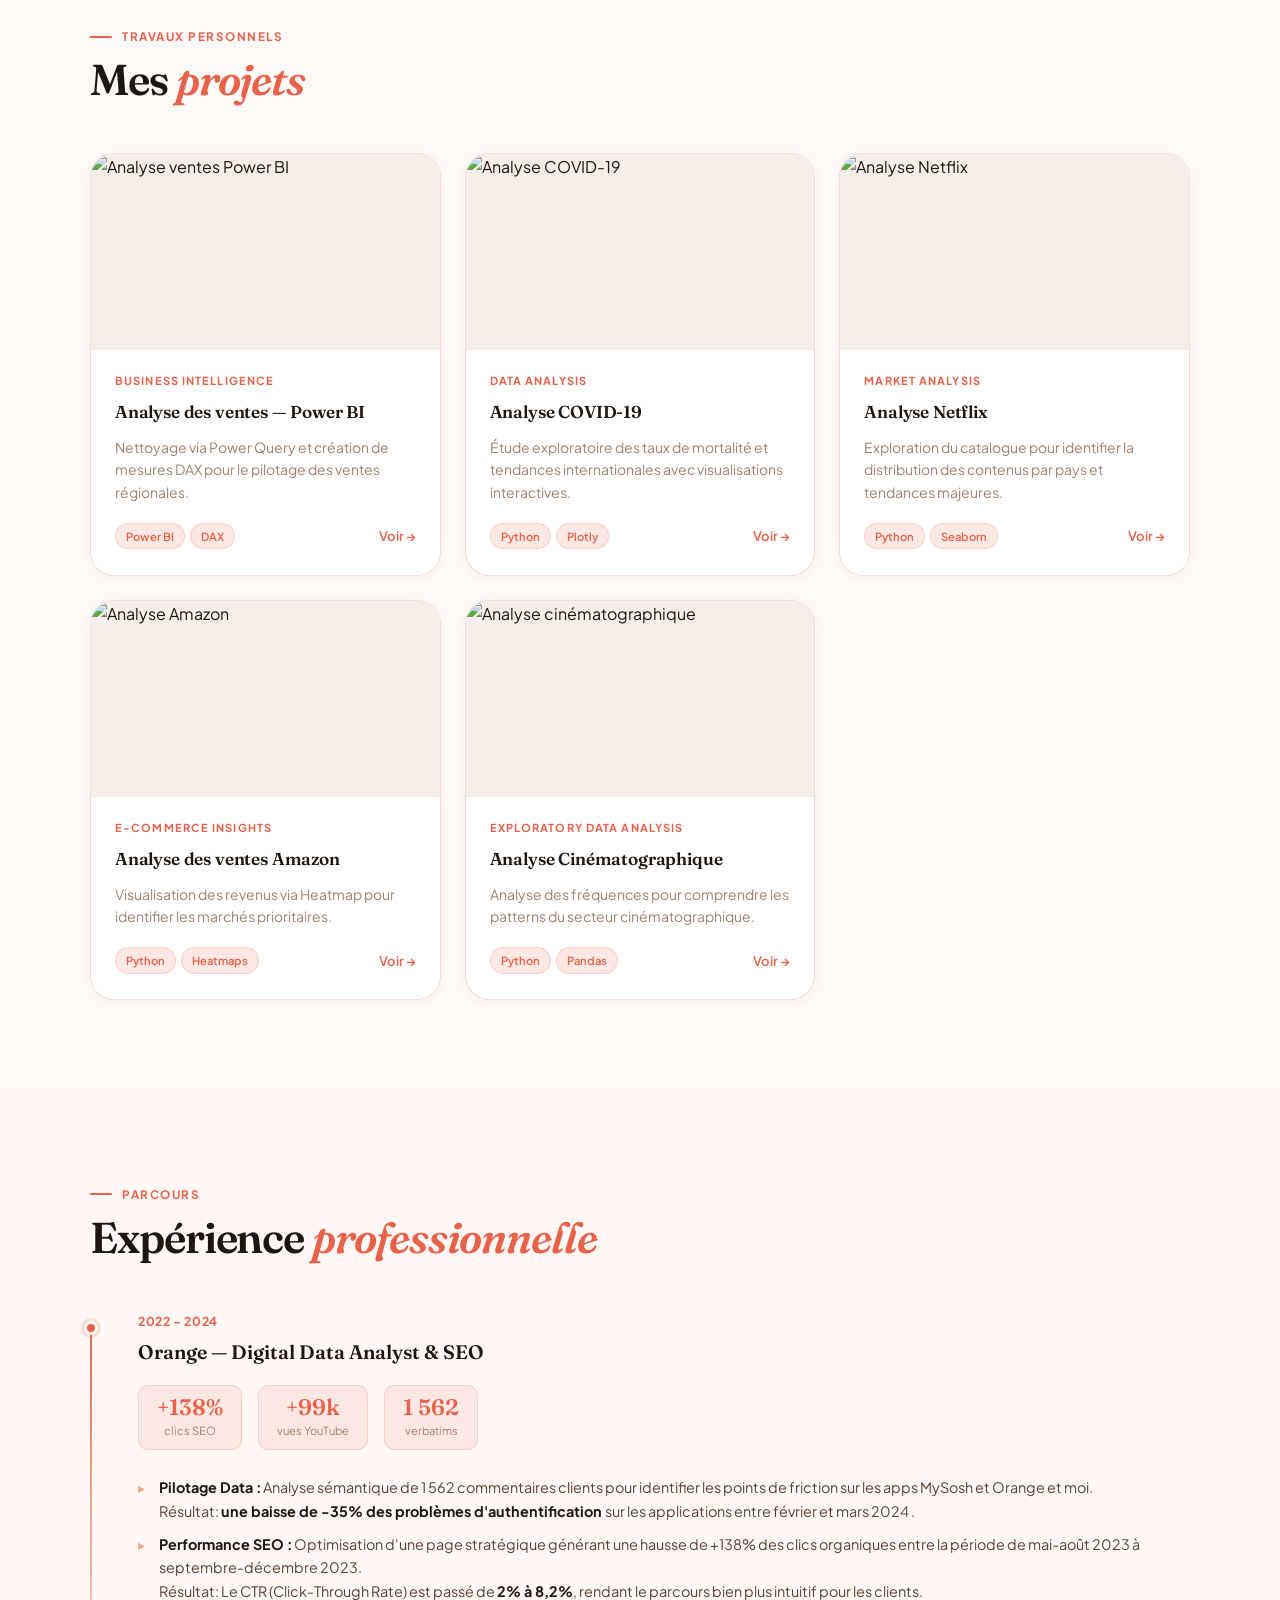
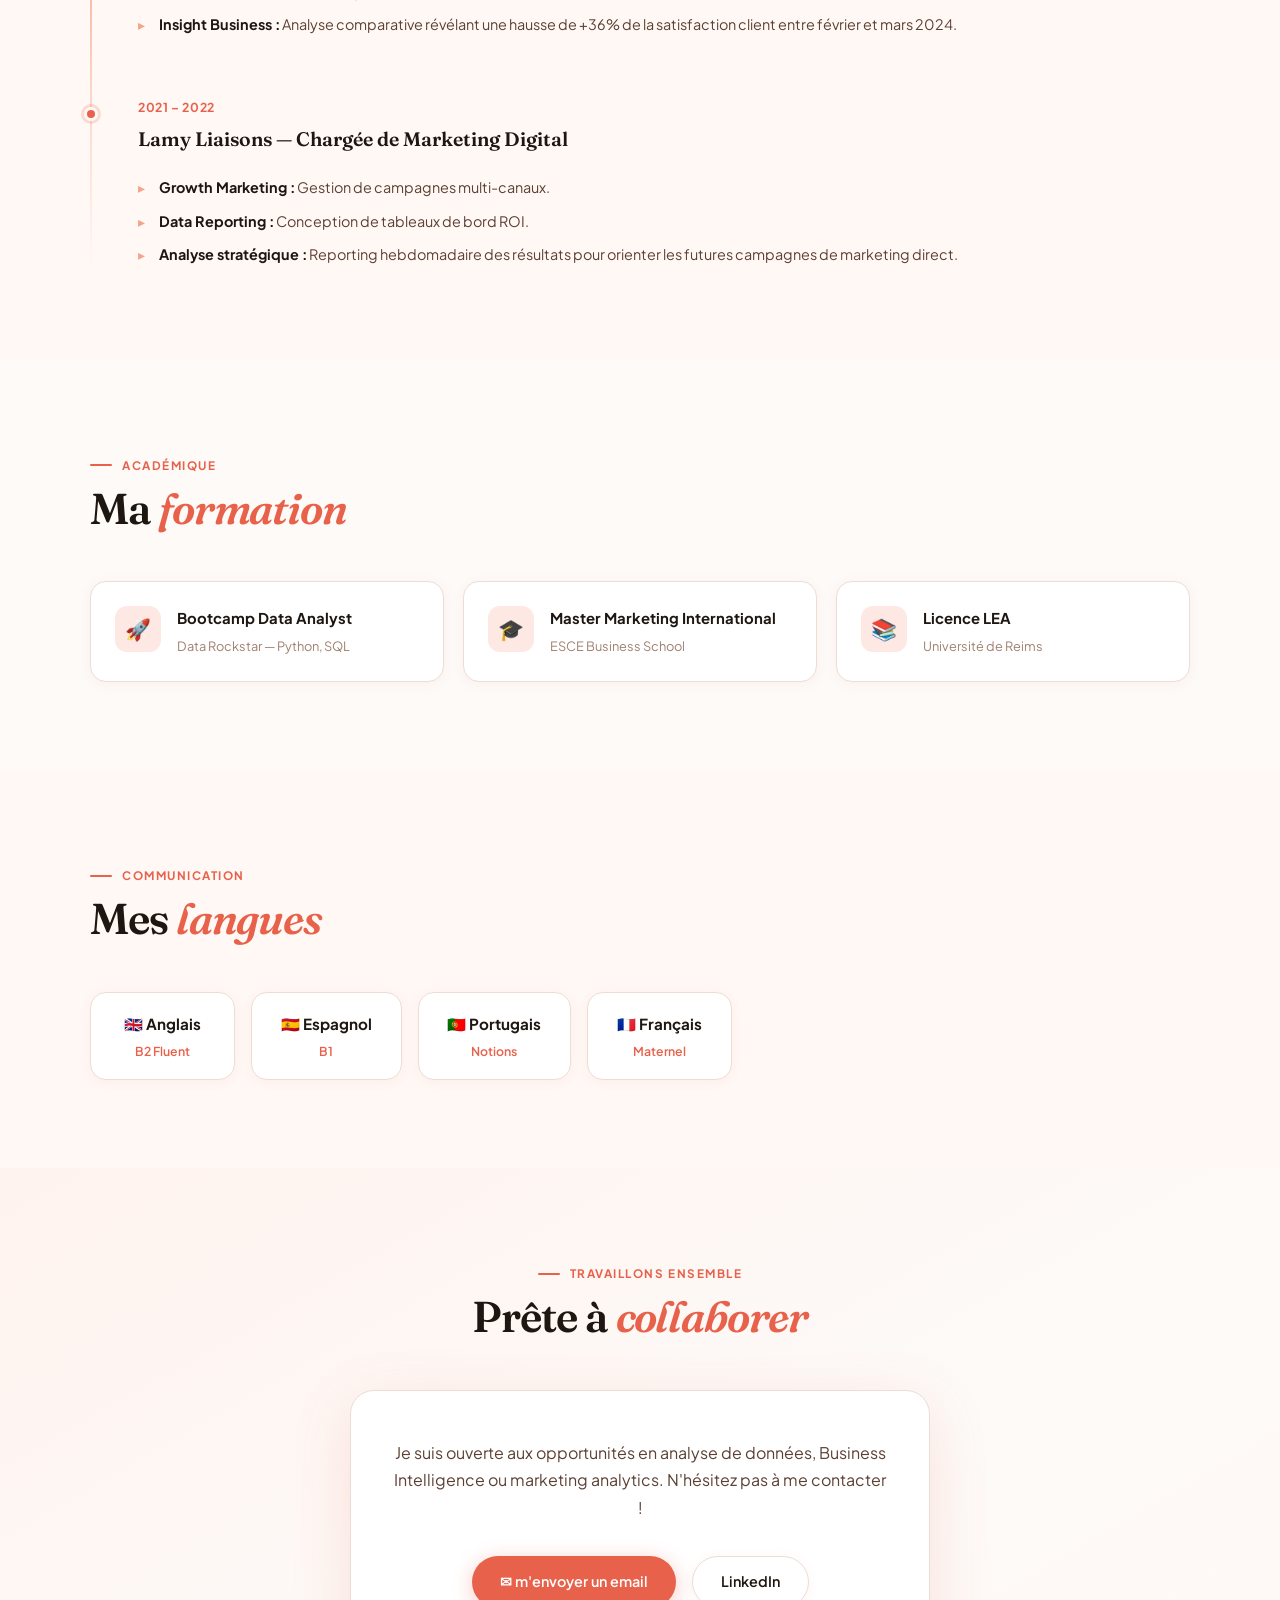
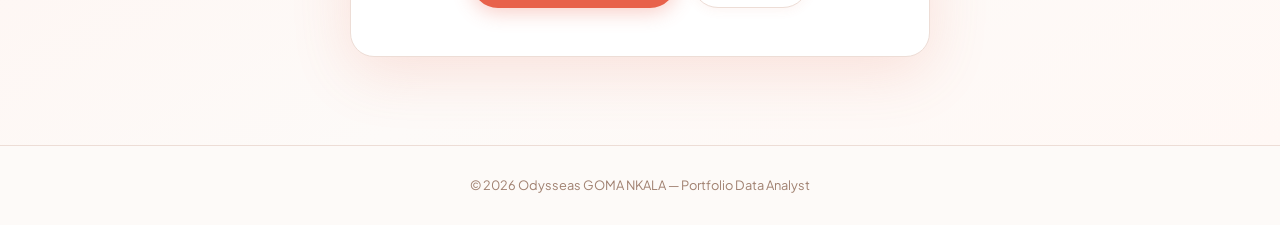
==== commit 5cfb2cb8: "Refactor mobile navigation and KPI styles" ====
--- a/index.html
+++ b/index.html
@@ -140,13 +140,14 @@
 
 /* Si l'écran est petit (Mobile) */
 @media (max-width: 768px) {
-  .nav-links {
-    display: none; /* Cache les liens normaux pour éviter l'encombrement */
-  }
-  
-  .lang-switch-mobile {
-    display: block; /* Force l'affichage du FR/EN */
-  }
+    /* Cache tous les éléments de la liste sauf le bouton de langue */
+    .nav-item-hide-mobile {
+        display: none !important;
+    }
+    
+    .nav-links {
+        gap: 0; /* Évite les décalages inutiles sur mobile */
+    }
 }
     /* Style pour les switchs de langue (FR/EN) */
 .lang-switch {
@@ -367,32 +368,40 @@
     }
 
     /* --- SECTION CHIFFRES (KPIs) --- */
+/* --- VERSION DESKTOP --- */
+.hero-kpis {
+    display: flex;
+    gap: 40px;
+    margin-top: 30px;
+    align-items: flex-start;
+}
+
+.kpi-item {
+    display: flex;
+    flex-direction: column; /* FORCE LE TEXTE EN DESSOUS DU CHIFFRE */
+    align-items: flex-start; /* Aligné à gauche sur desktop */
+}
+
+/* --- VERSION MOBILE --- */
 @media (max-width: 768px) {
     .hero-kpis {
-        display: flex;
-        justify-content: flex-start; /* Aligné à gauche sur desktop */
-        align-items: flex-start;
-        gap: 40px;
-        margin-top: 30px;
+        flex-direction: row !important; /* FORCE L'ALIGNEMENT EN LIGNE */
+        justify-content: space-between;
+        gap: 10px;
     }
 
     .kpi-item {
-        display: flex;
-        flex-direction: column; /* Force le texte SOUS le chiffre */
-        align-items: flex-start; /* Aligne le texte à gauche du chiffre sur desktop */
+        align-items: center; /* CENTRE LE TEXTE SOUS LE CHIFFRE SUR MOBILE */
+        flex: 1;
     }
 
     .kpi-number {
-        font-size: 1.5rem; /* Réduit un peu la taille pour éviter le chevauchement */
+        font-size: 1.6rem; /* Plus petit pour que tout tienne en ligne */
     }
 
     .kpi-label {
-        font-size: 0.7rem; /* Réduit la taille du texte pour la lisibilité mobile */
-        line-height: 1.2;
-    }
-
-    .kpi-divider {
-        display: none; /* Cache les barres verticales pour gagner de la place */
+        font-size: 0.7rem;
+        text-align: center;
     }
 }
 
@@ -858,11 +867,11 @@
   <nav>
   <div class="logo"><strong>Odysseas <em>GN</em></strong></div>
   <ul class="nav-links">
-    <li><a href="#competences">Compétences</a></li>
-    <li><a href="#projets">Projets</a></li>
-    <li><a href="#experience">Expérience</a></li>
-    <li><a href="en.html" class="lang-switch">EN</a></li>
-    <li><a href="#contact" class="nav-btn">Me contacter</a></li>
+    <li class="nav-item-hide-mobile"><a href="#competences">Compétences</a></li> 
+    <li class="nav-item-hide-mobile"><a href="#projets">Projets</a></li> 
+    <li class="nav-item-hide-mobile"><a href="#experience">Expérience</a></li> 
+    <li><a href="en.html" class="lang-switch">EN</a></li> 
+    <li class="nav-item-hide-mobile"><a href="#contact" class="nav-btn">Me contacter</a></li>
   </ul>
 </nav>
 
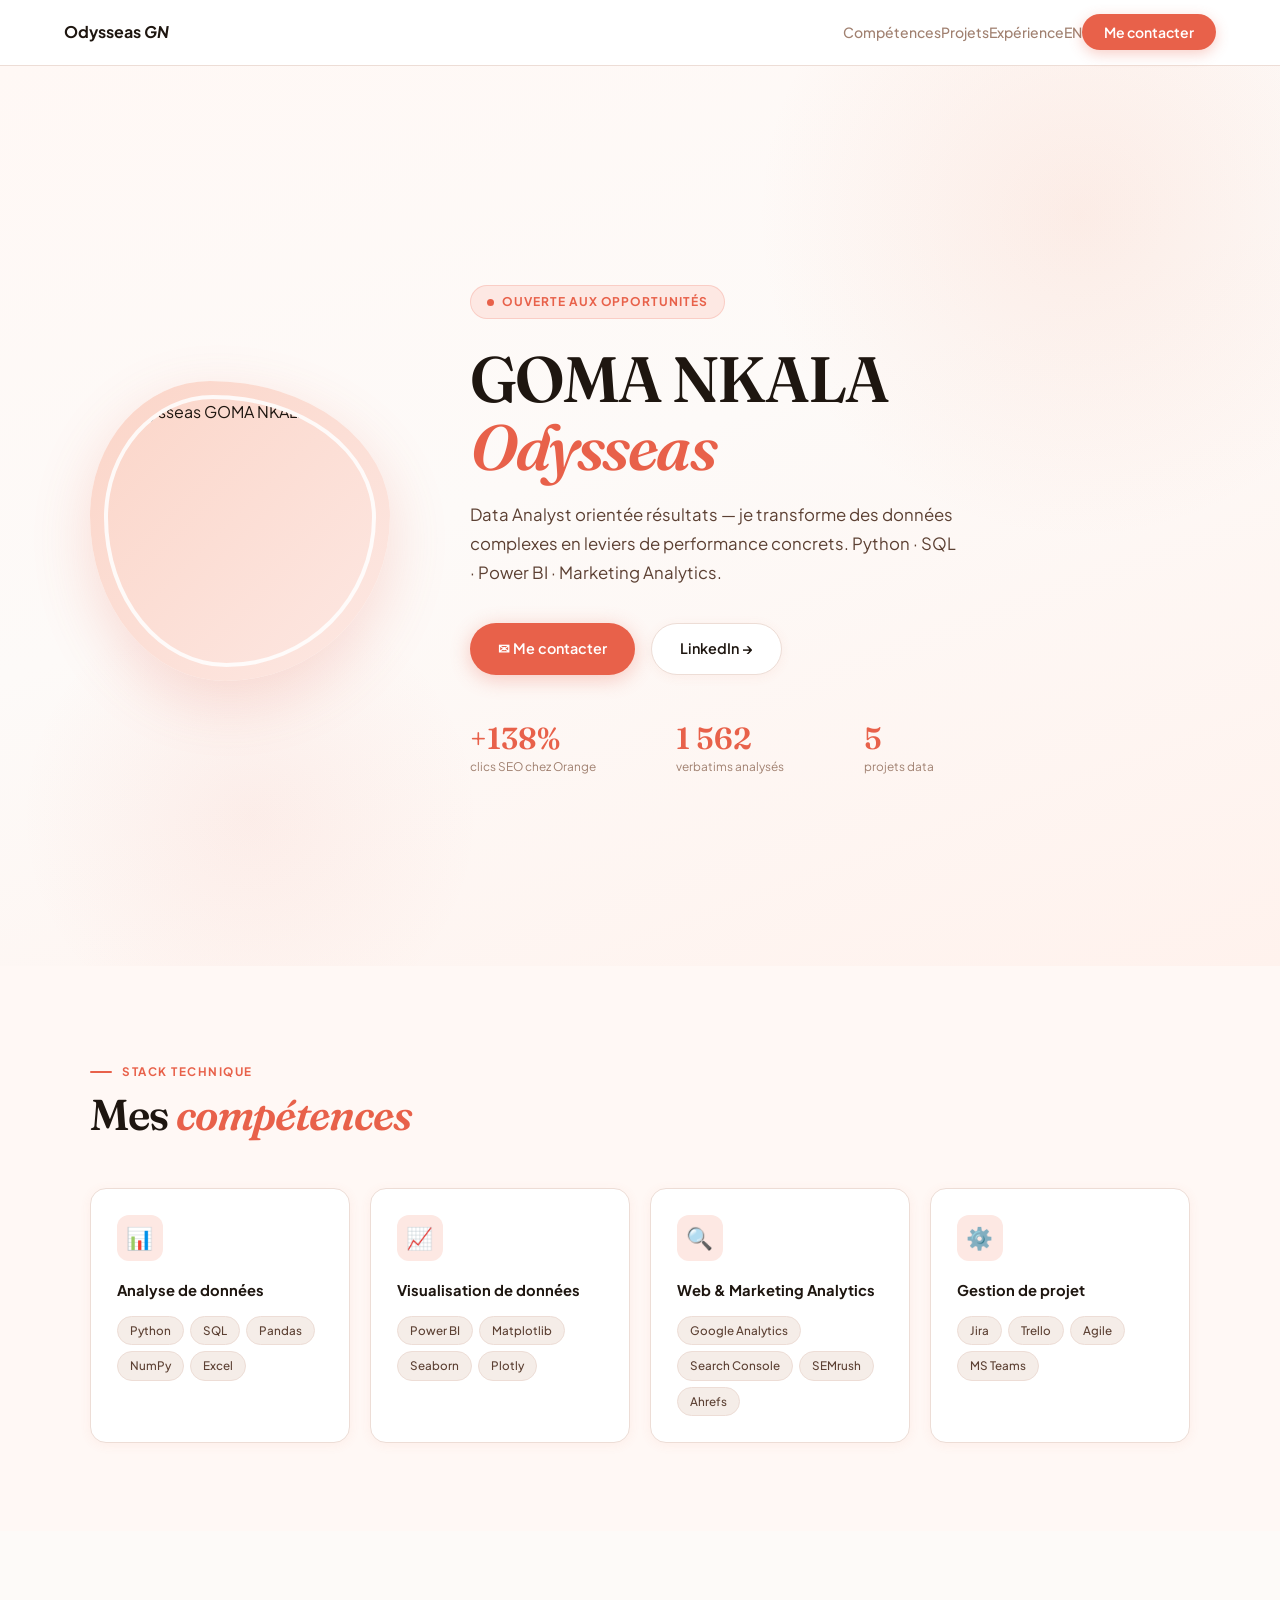
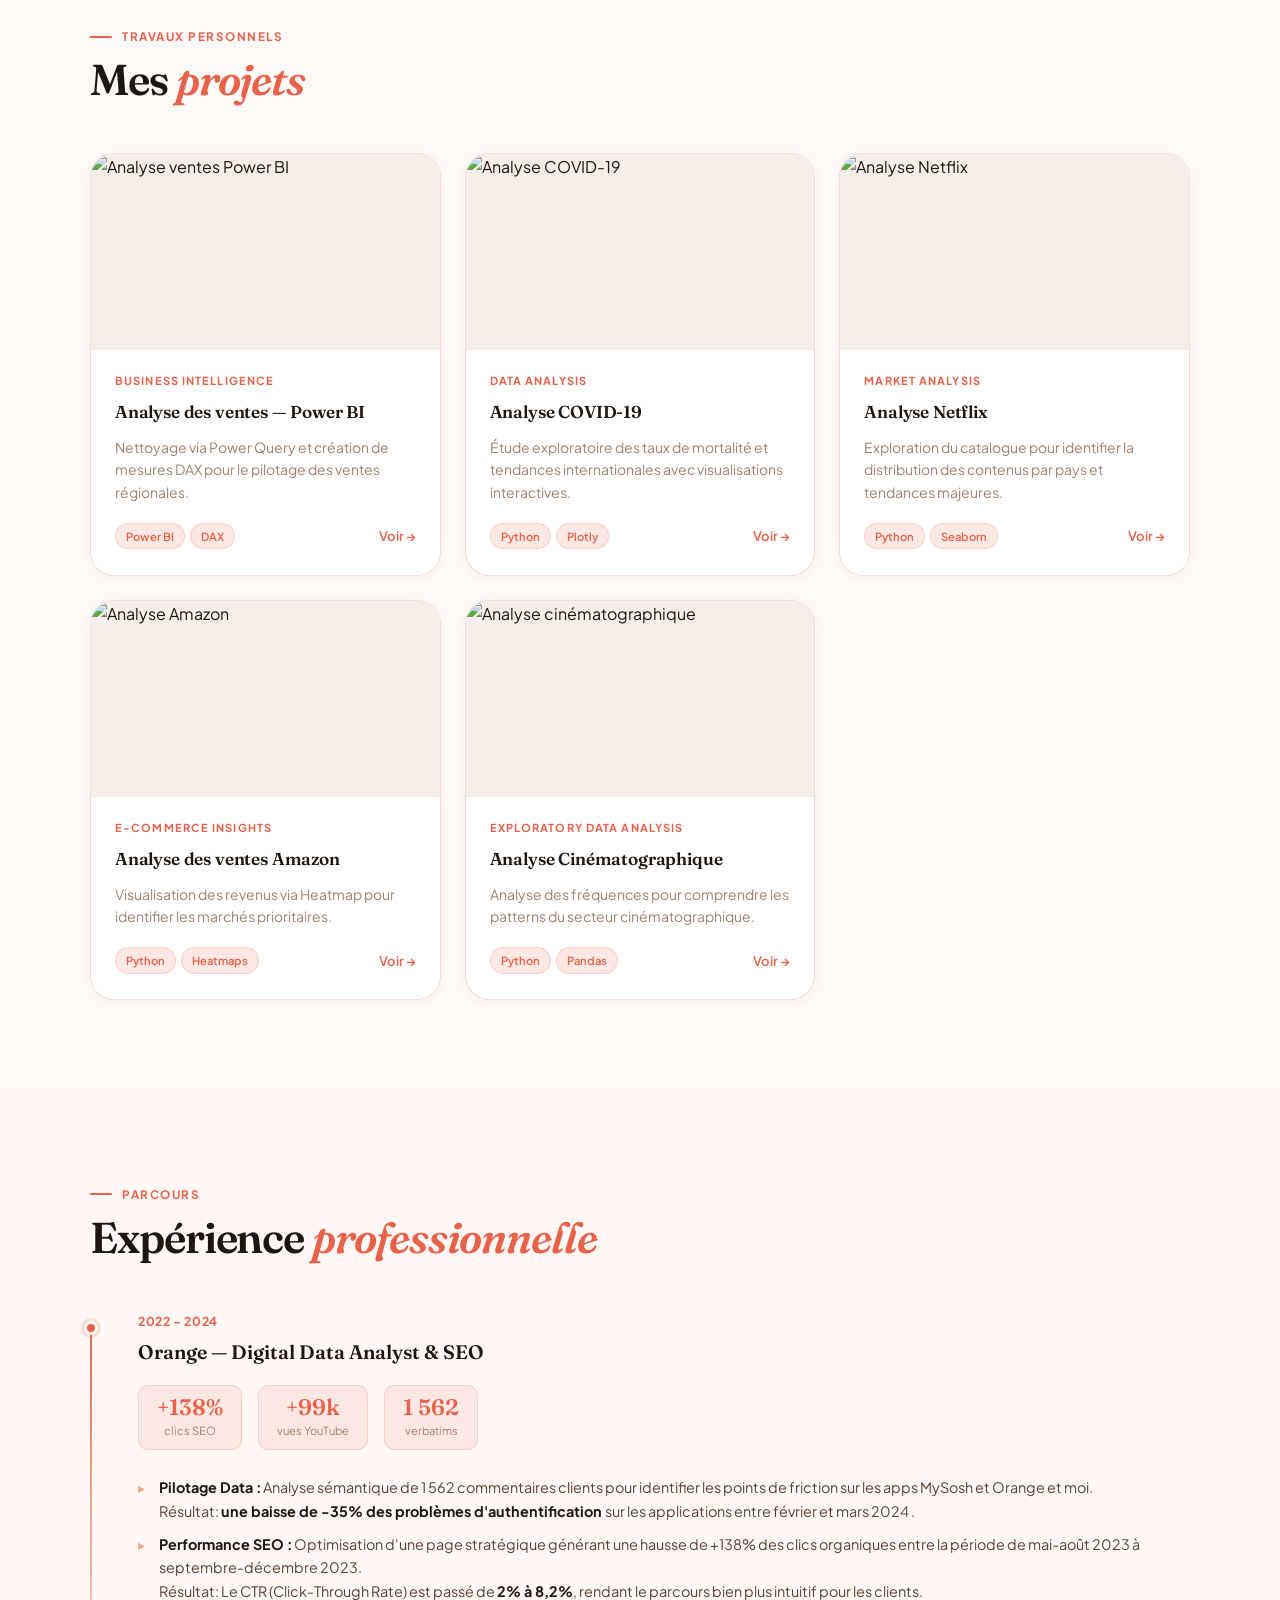
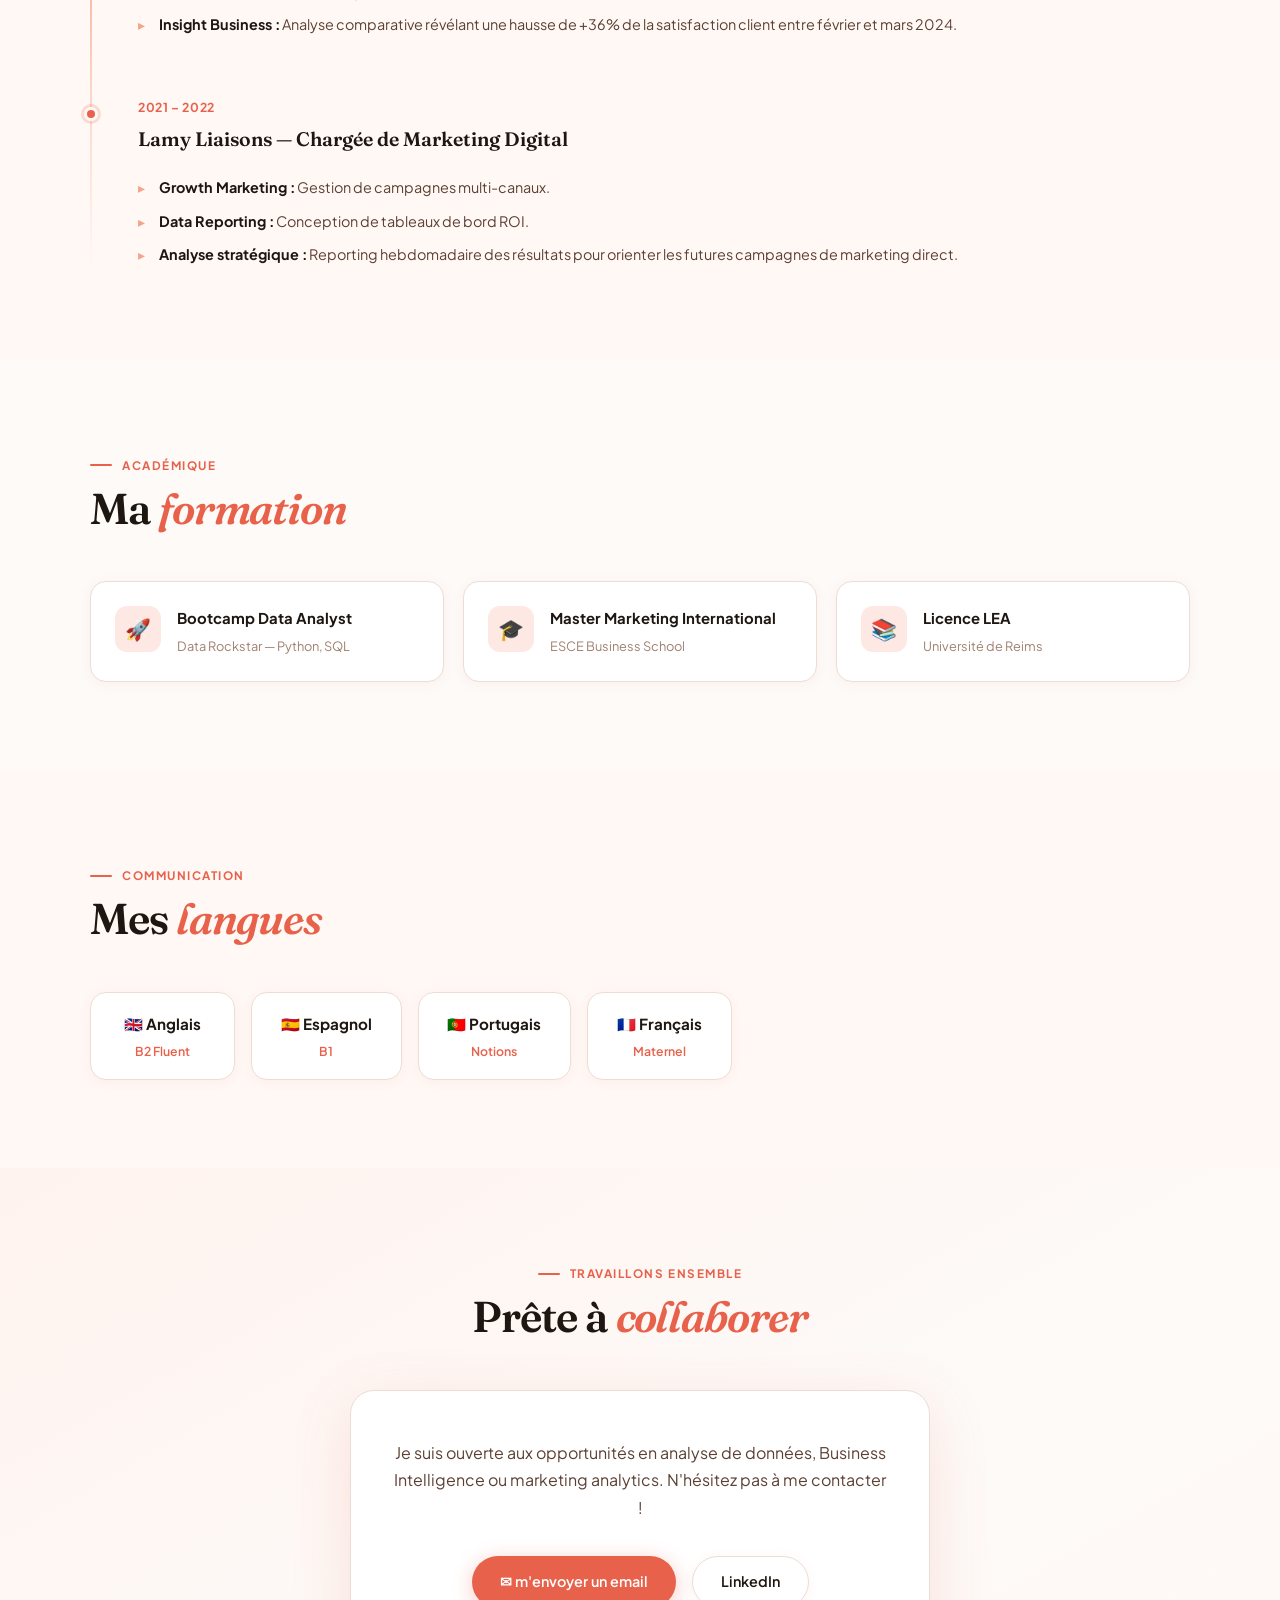
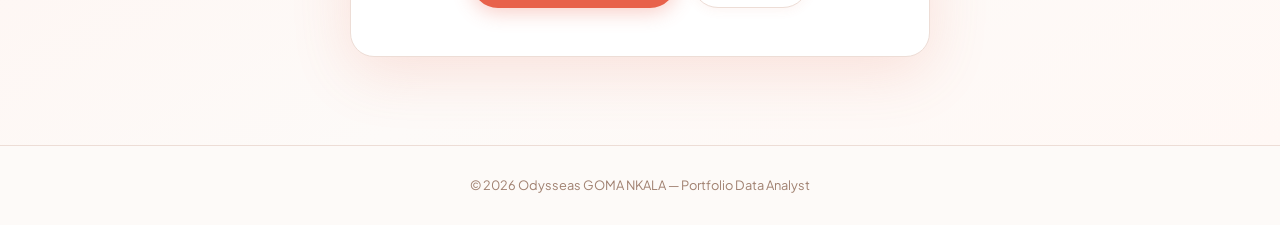
==== commit 77bb1a7a: "Update mobile navigation styles for better layout" ====
--- a/index.html
+++ b/index.html
@@ -139,10 +139,14 @@
 }
 
 /* Si l'écran est petit (Mobile) */
-@media (max-width: 768px) {
-    /* Cache tous les éléments de la liste sauf le bouton de langue */
-    .nav-item-hide-mobile {
-        display: none !important;
+@media /* 1. On s'assure que la nav ne s'étire pas bizarrement */
+    nav {
+        display: flex !important;
+        flex-direction: row !important; /* Force l'alignement horizontal Logo | Bouton */
+        justify-content: space-between !important;
+        align-items: center !important;
+        padding: 10px 5% !important;
+        height: 60px; /* Fixe une hauteur propre pour le mode portrait */
     }
     
     .nav-links {
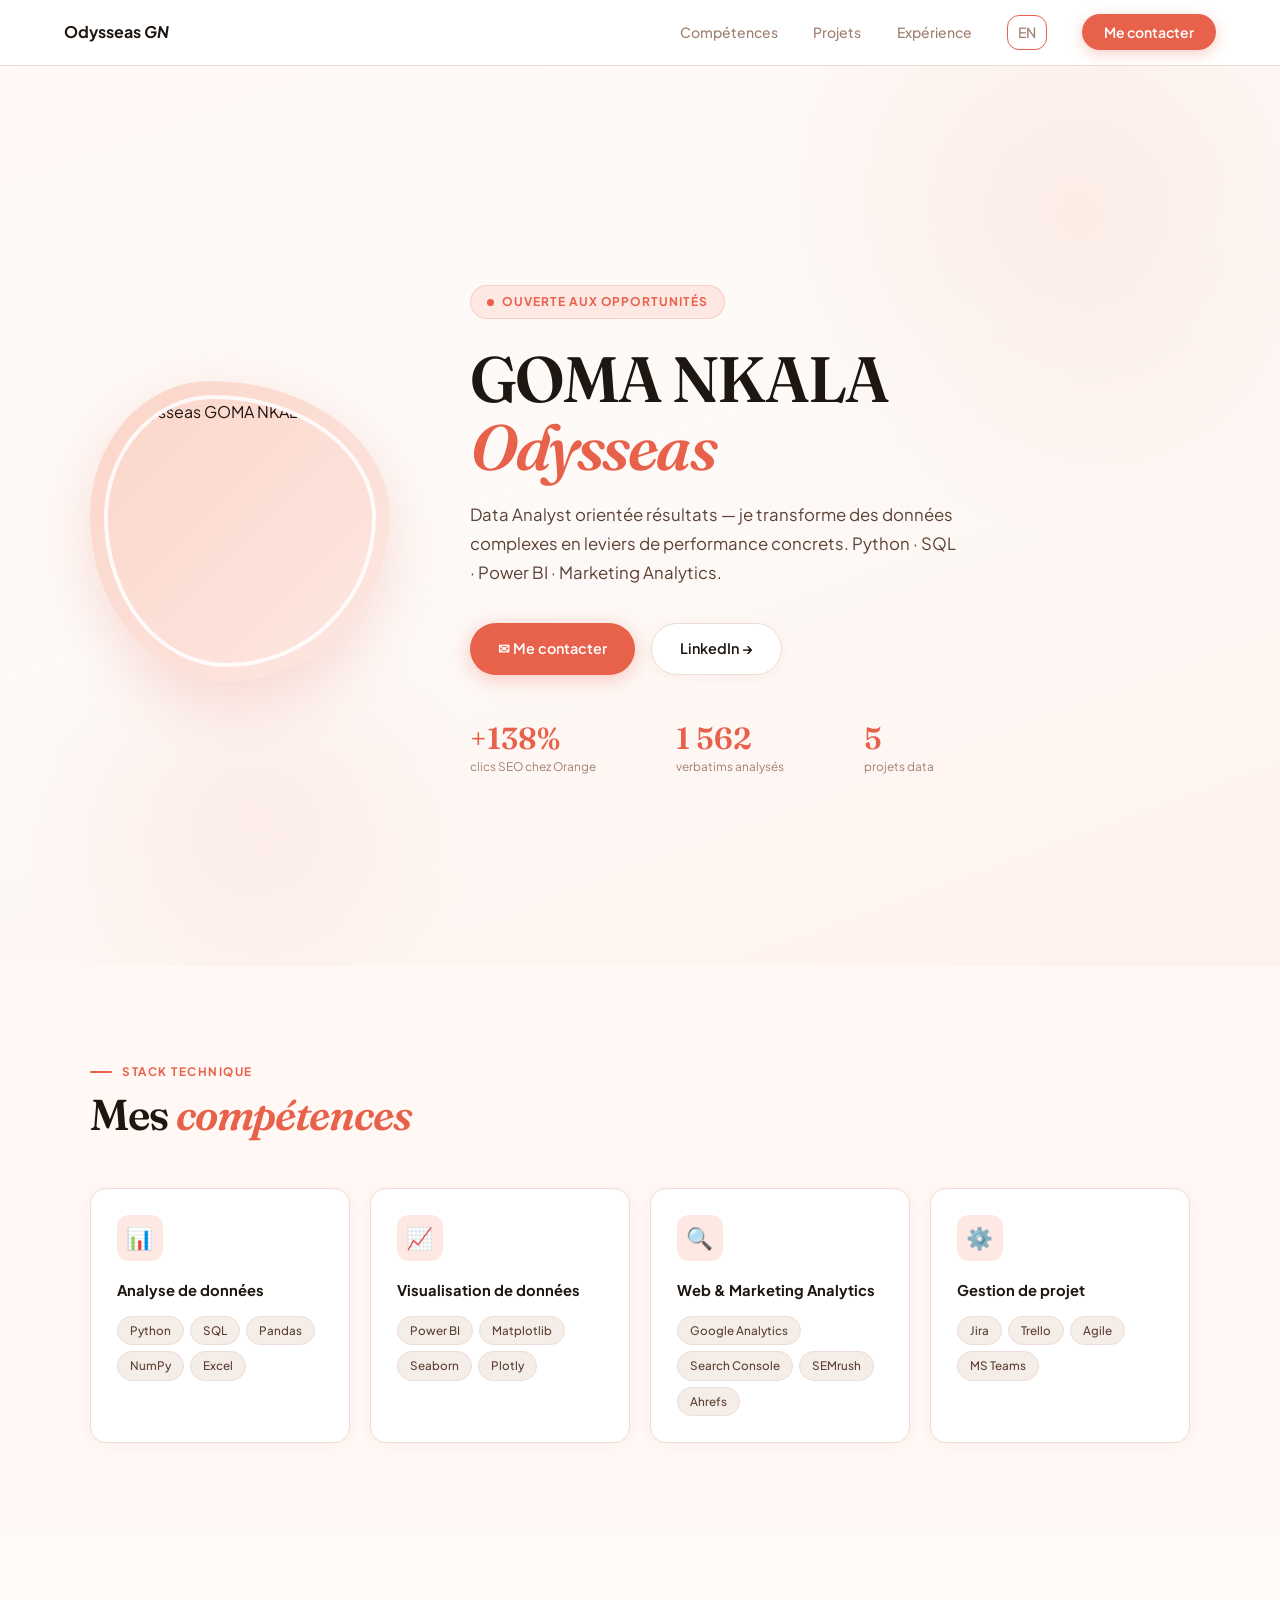
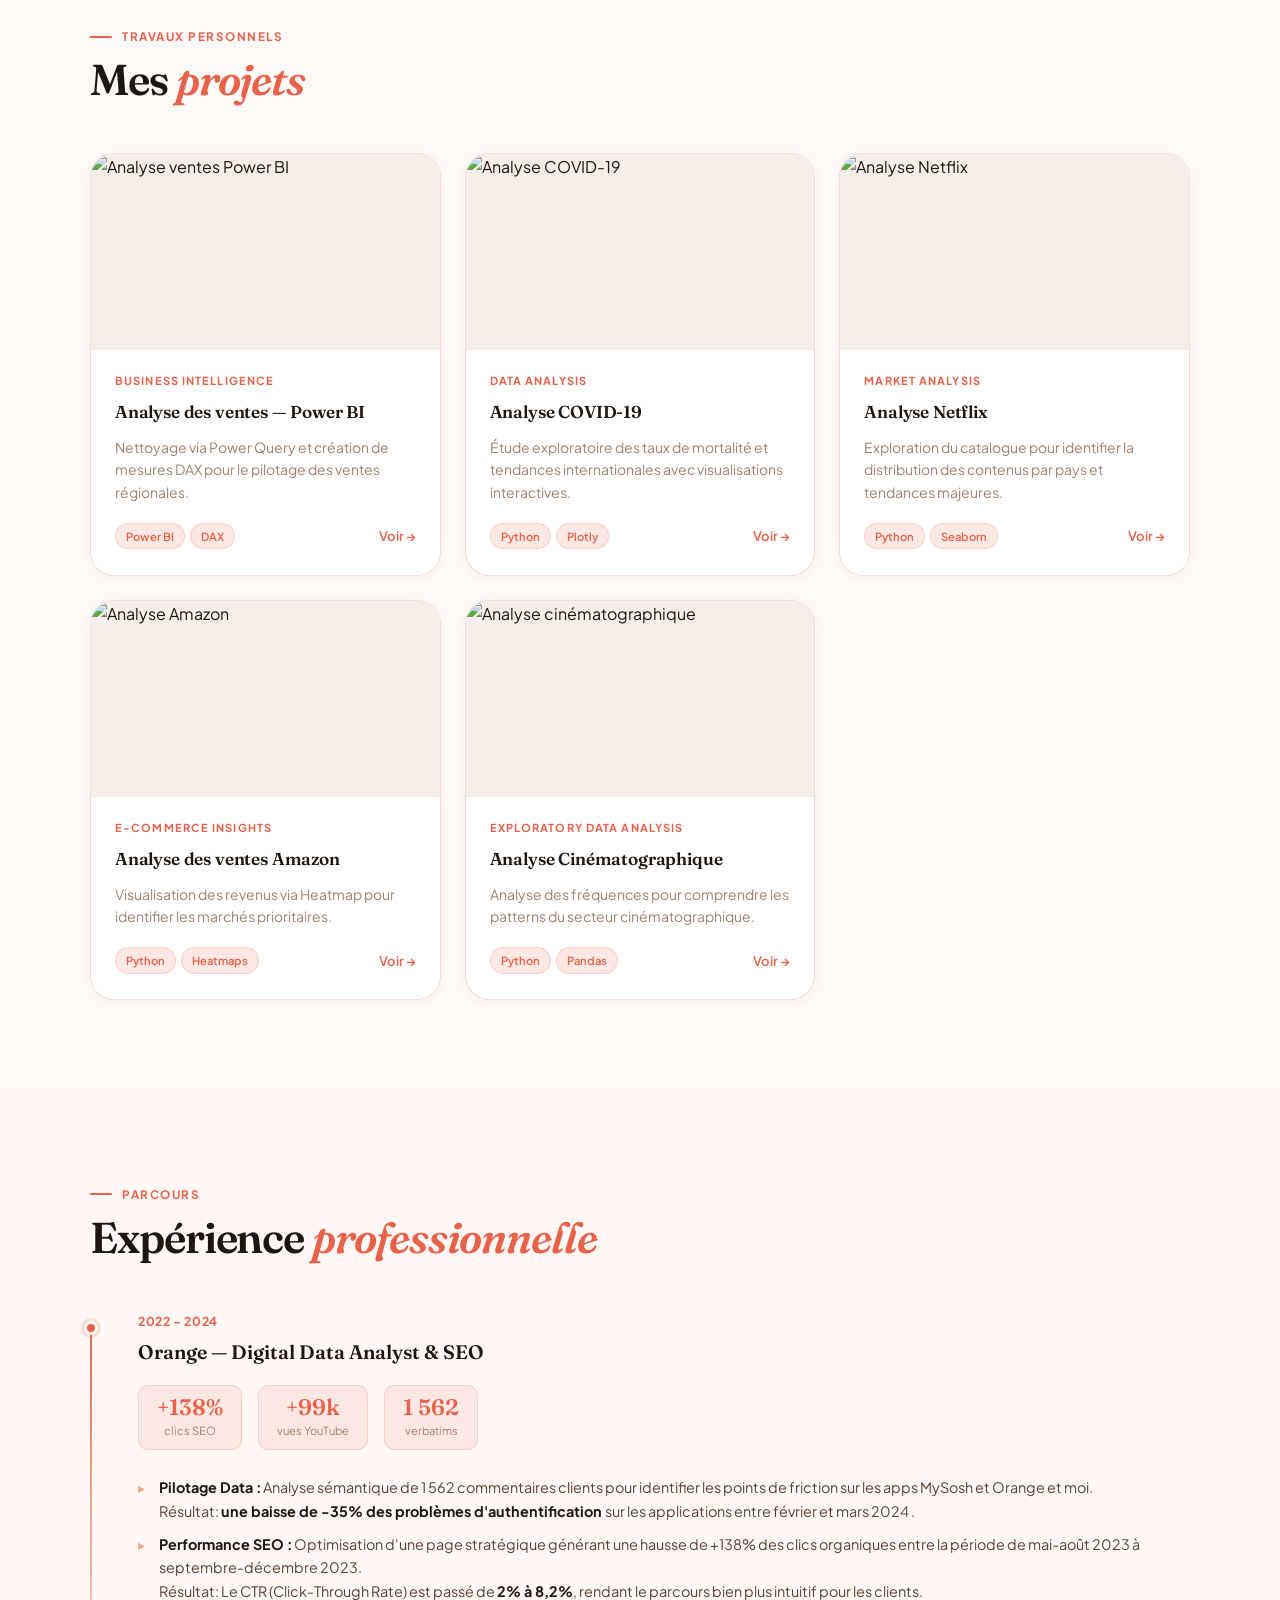
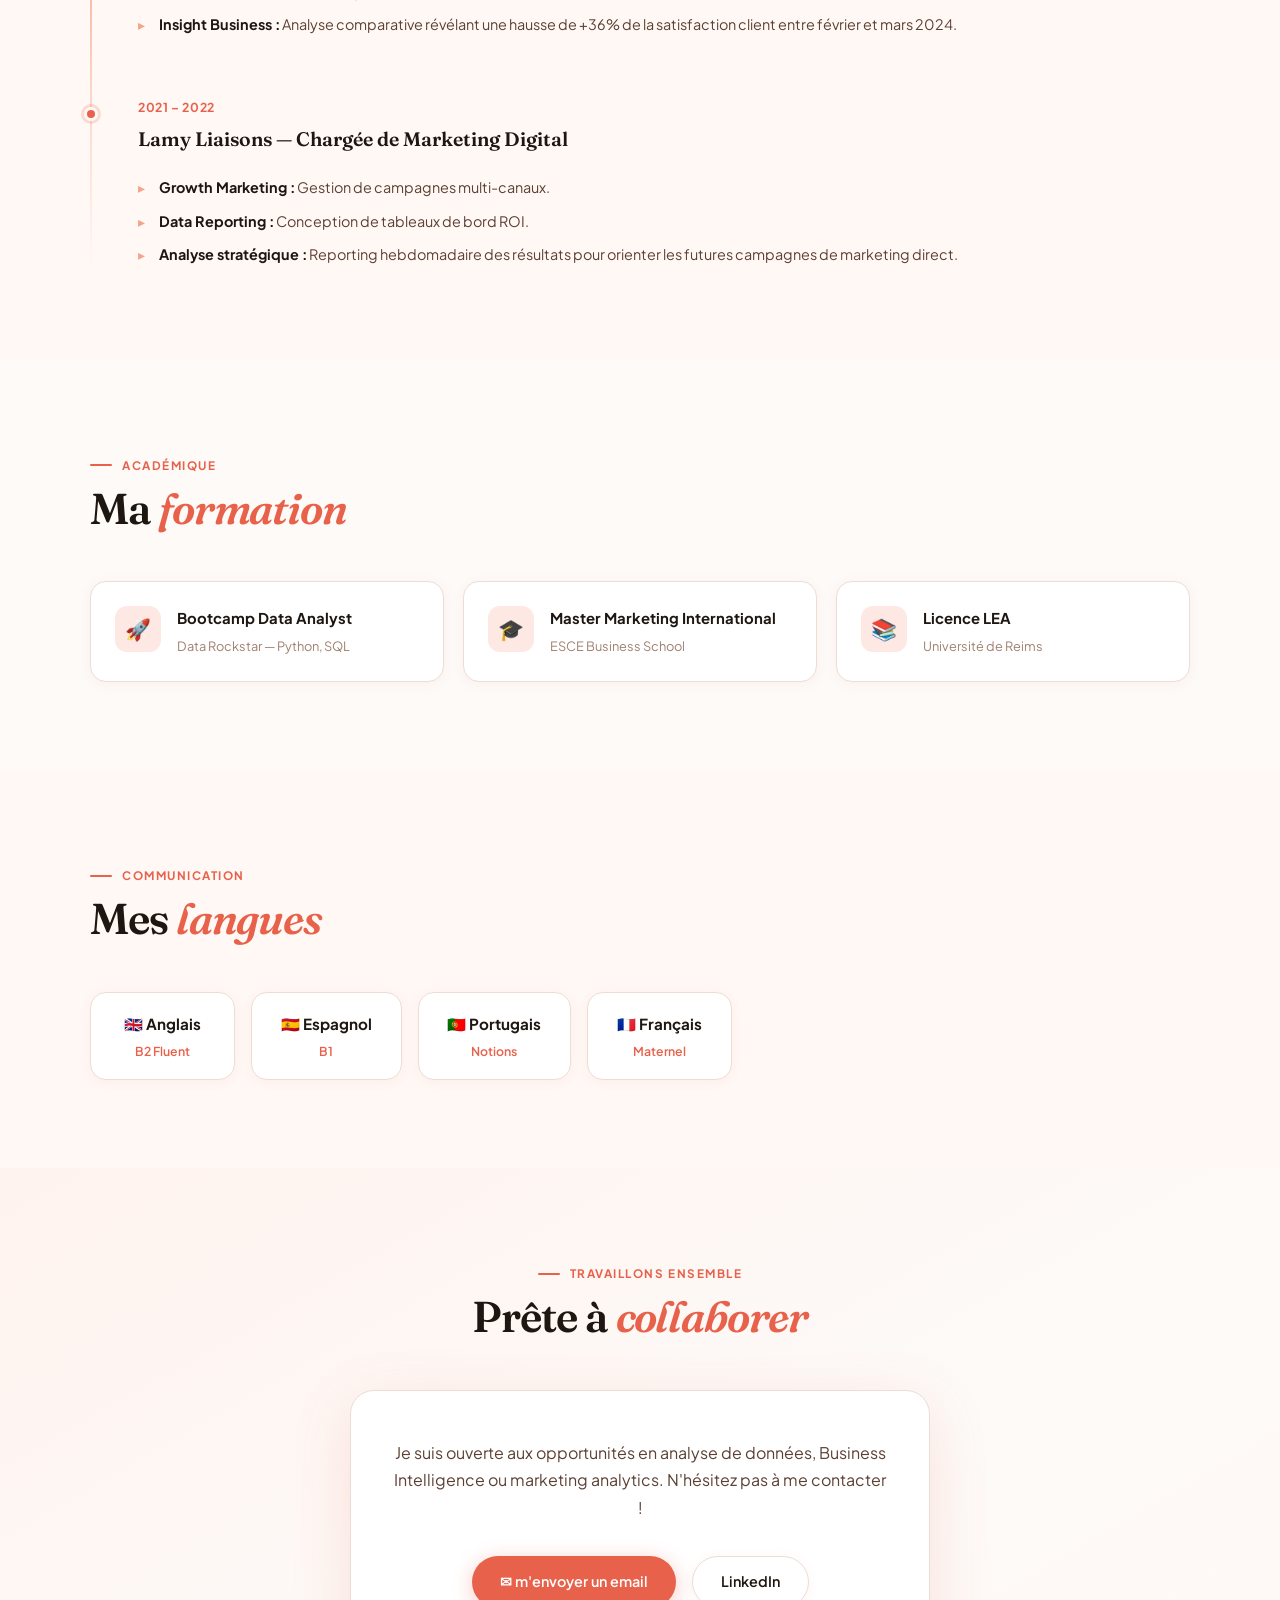
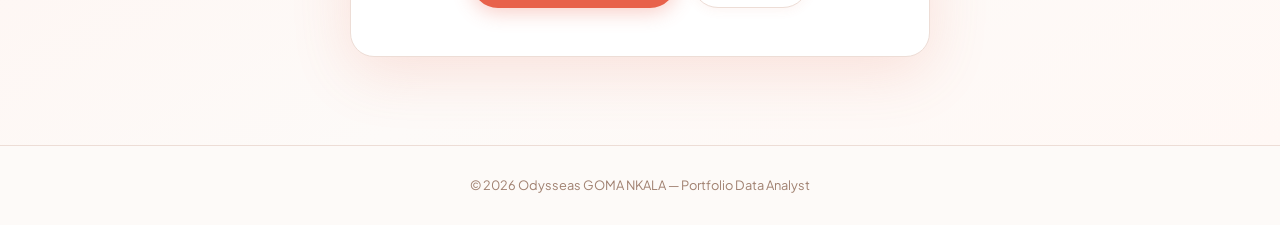
==== commit ed993be4: "Fix media query comment formatting in index.html" ====
--- a/index.html
+++ b/index.html
@@ -139,7 +139,8 @@
 }
 
 /* Si l'écran est petit (Mobile) */
-@media /* 1. On s'assure que la nav ne s'étire pas bizarrement */
+@media (max-width: 768px) {
+    /* 1. On s'assure que la nav ne s'étire pas bizarrement */
     nav {
         display: flex !important;
         flex-direction: row !important; /* Force l'alignement horizontal Logo | Bouton */
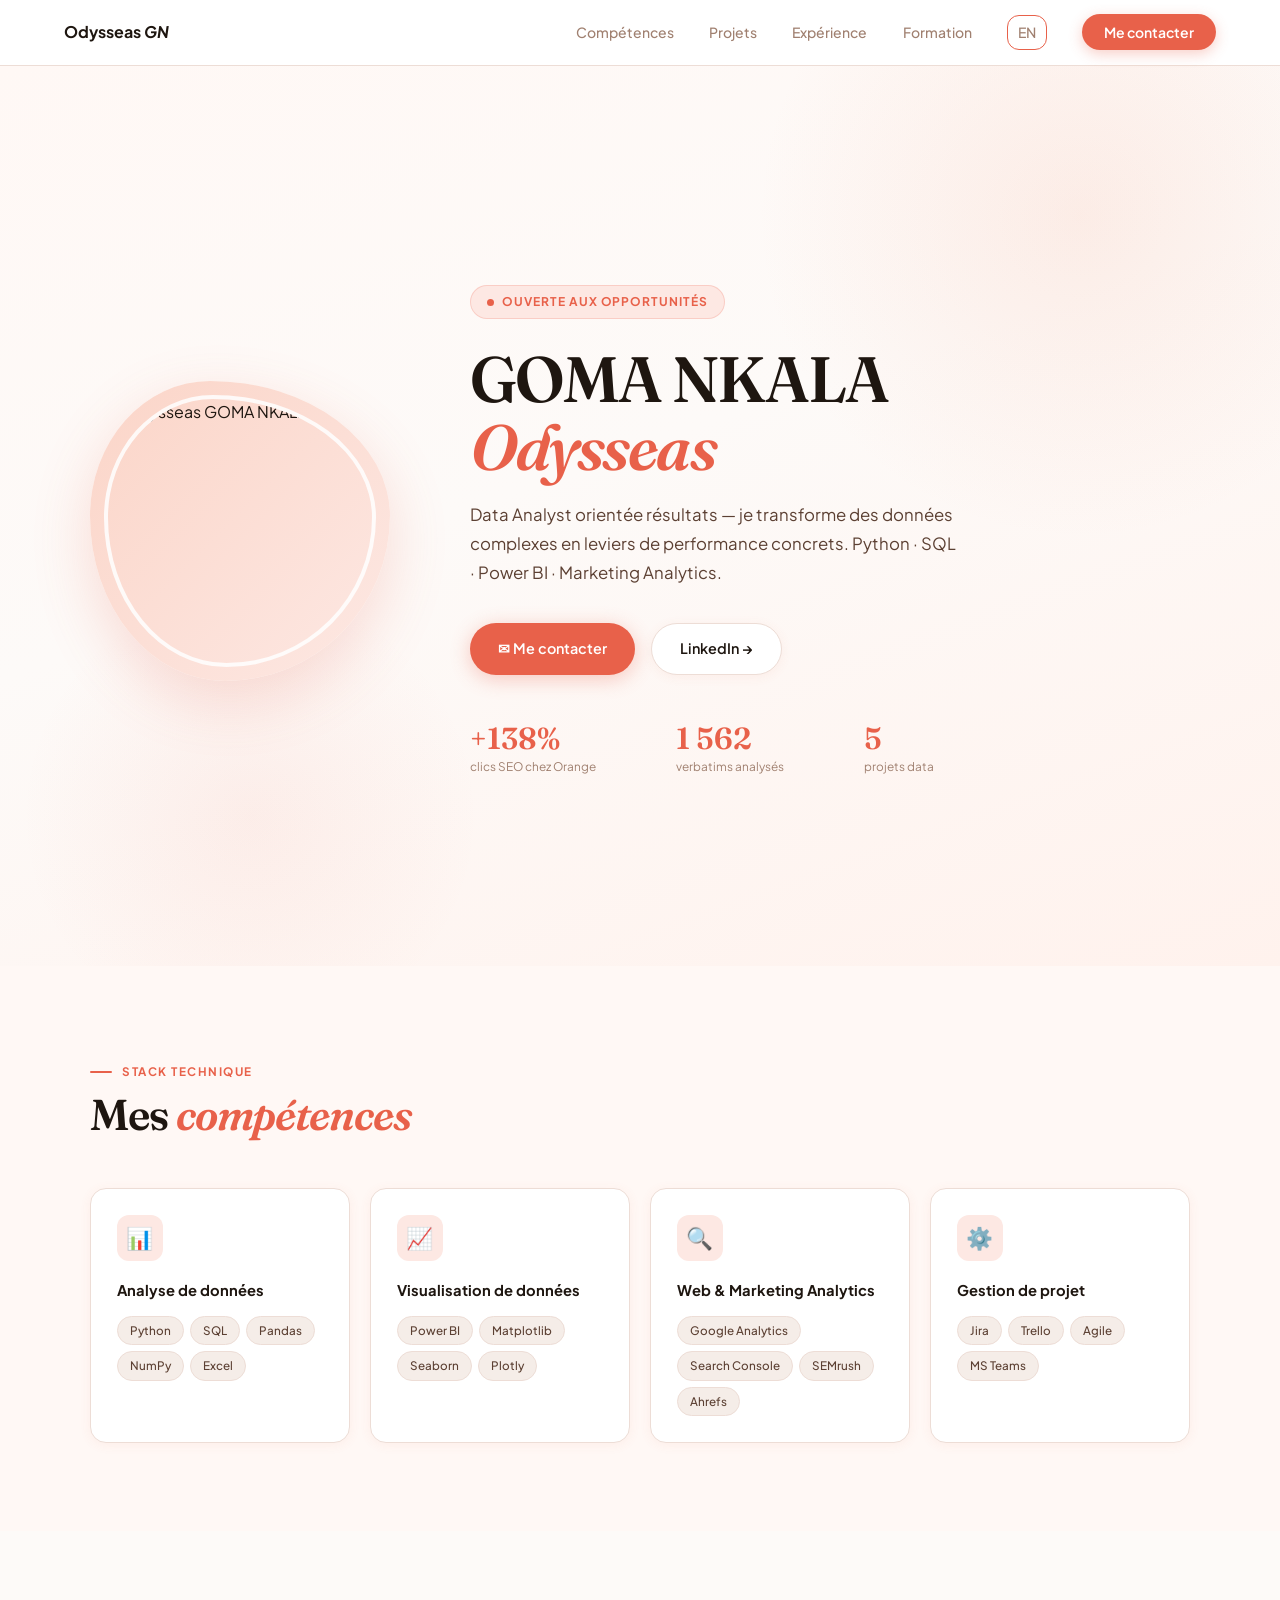
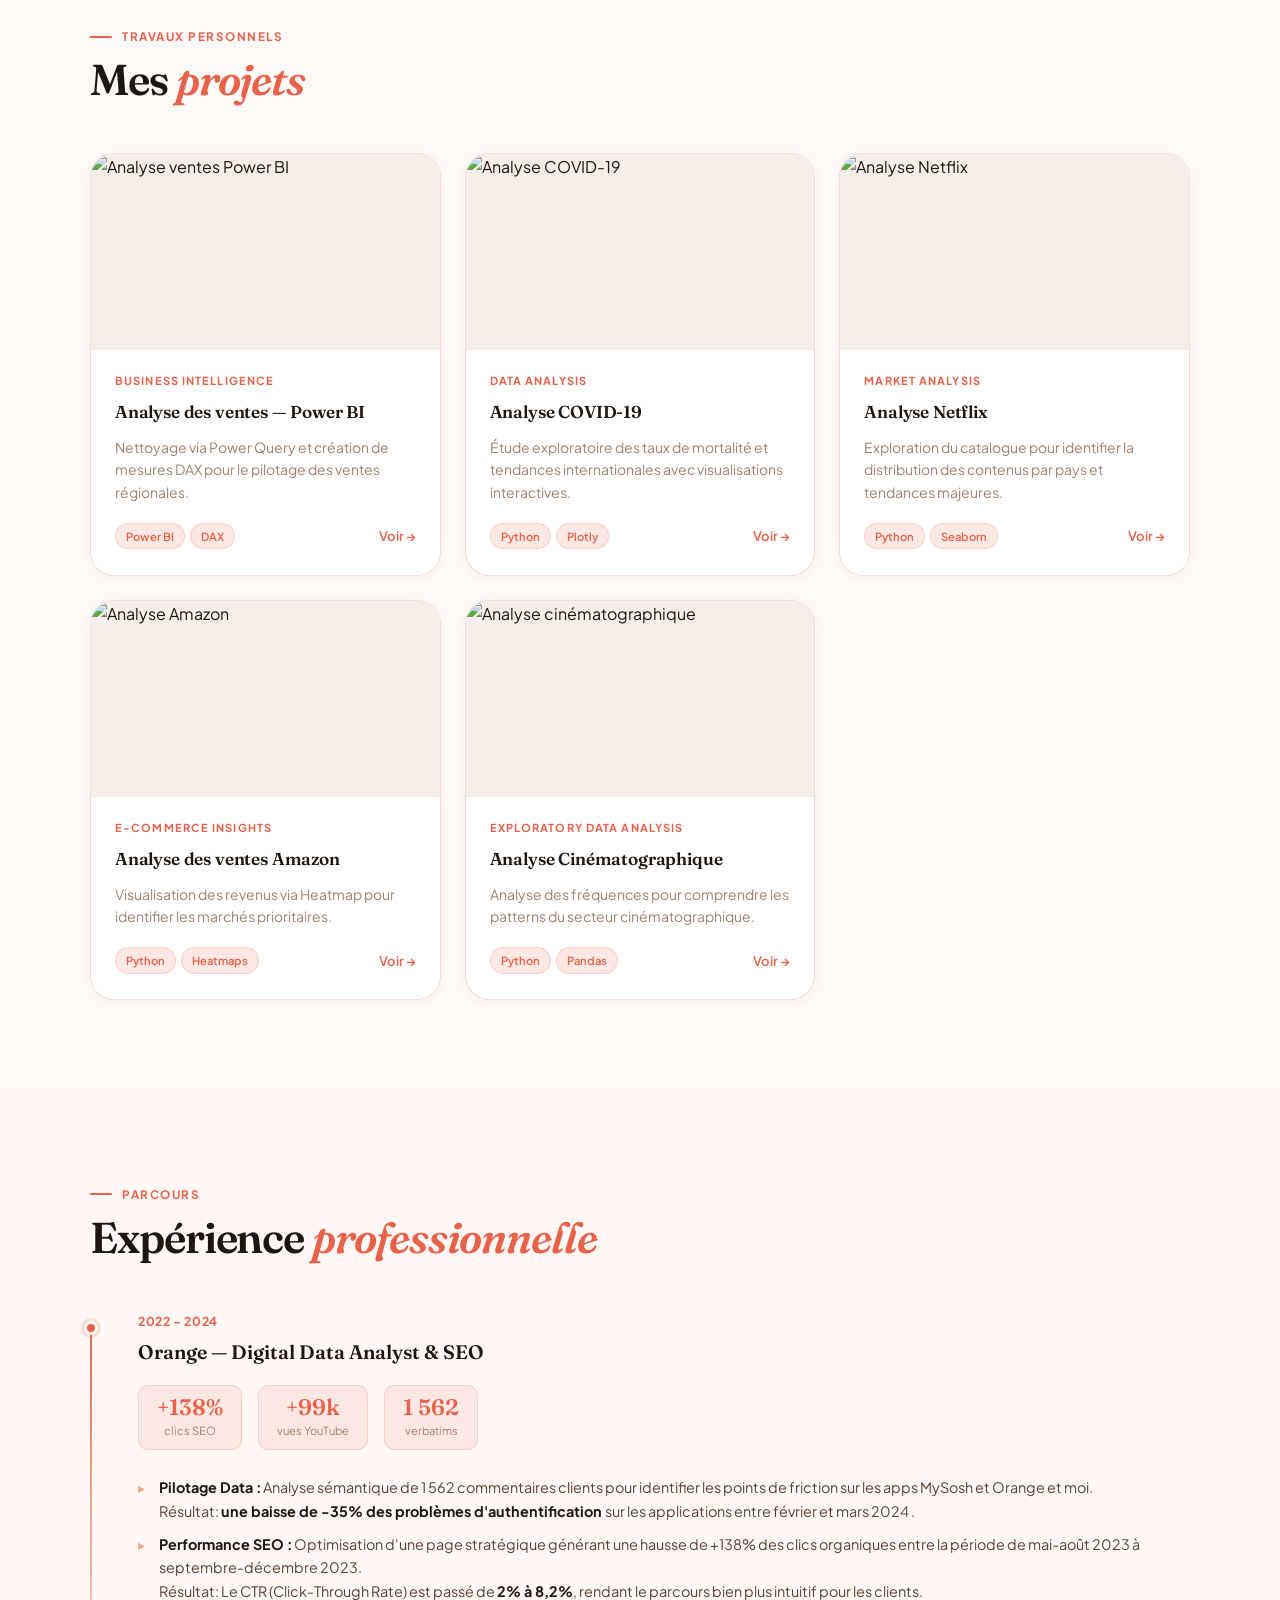
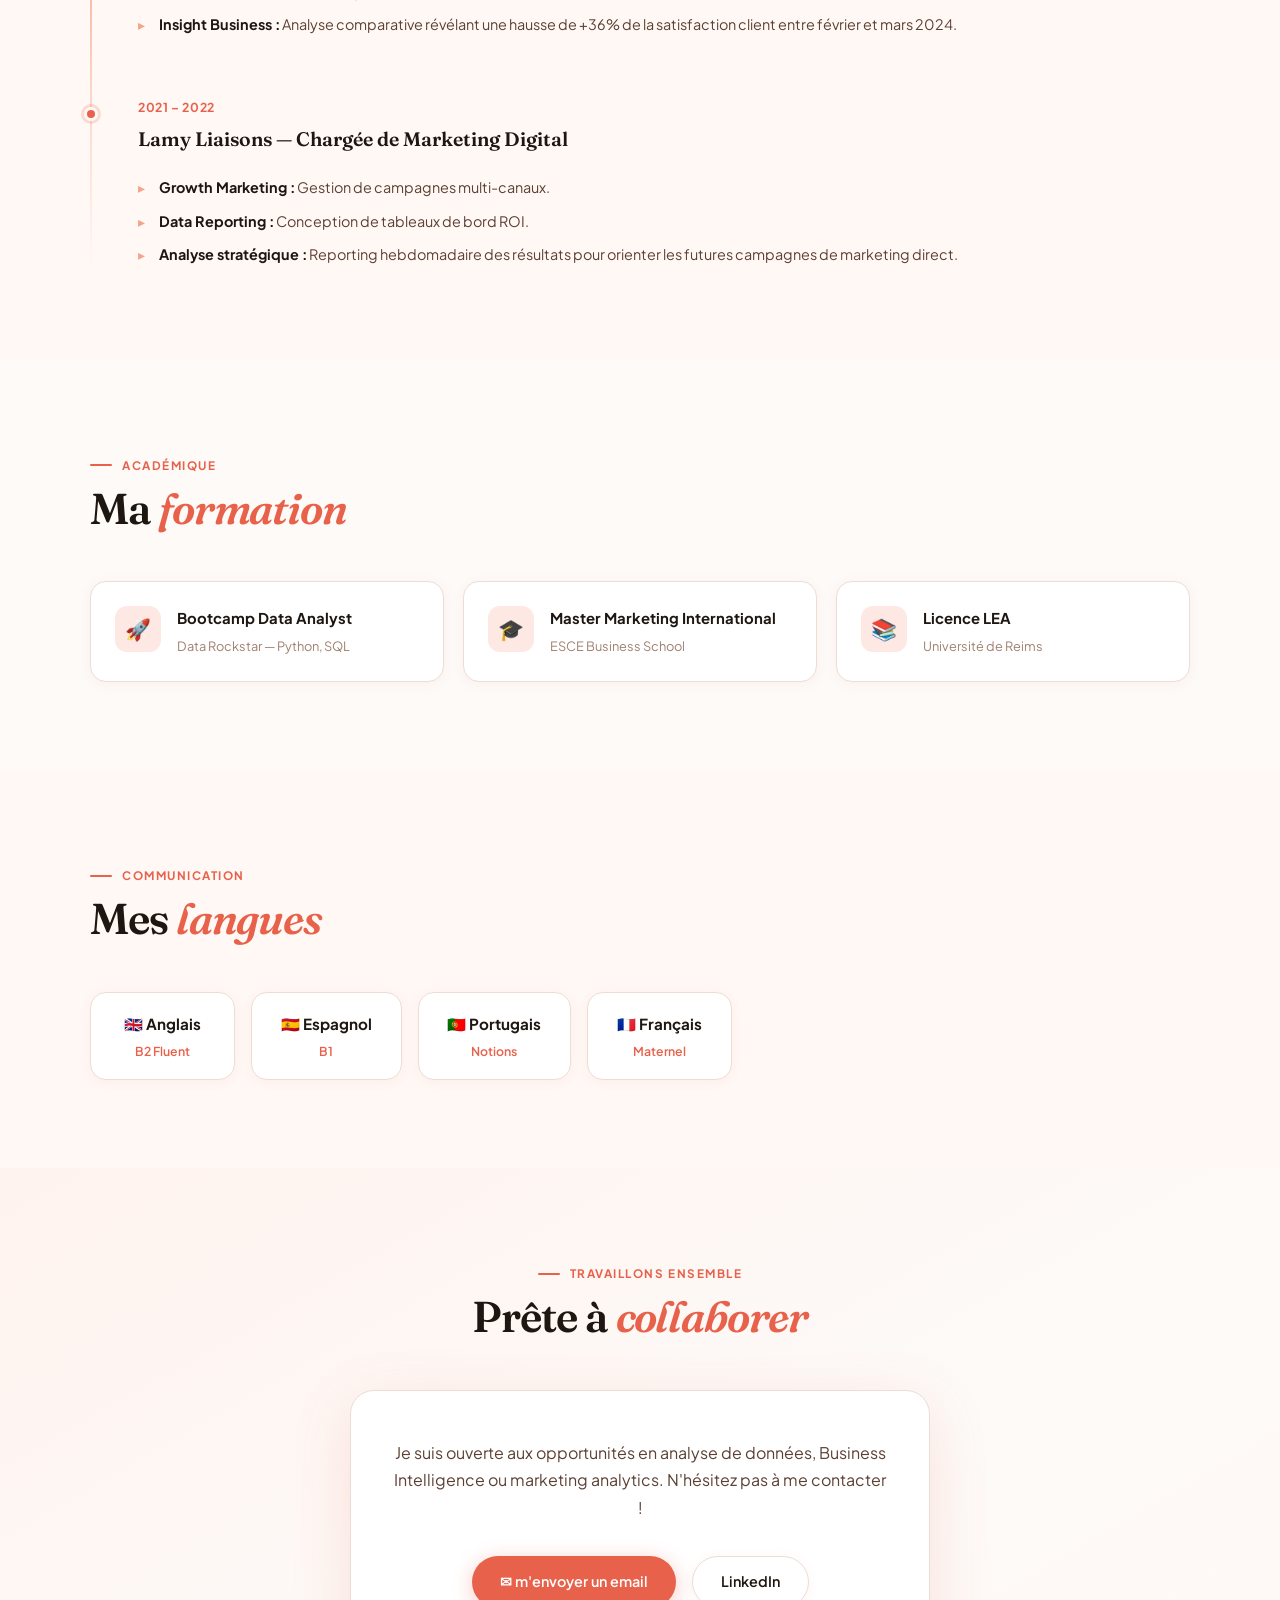
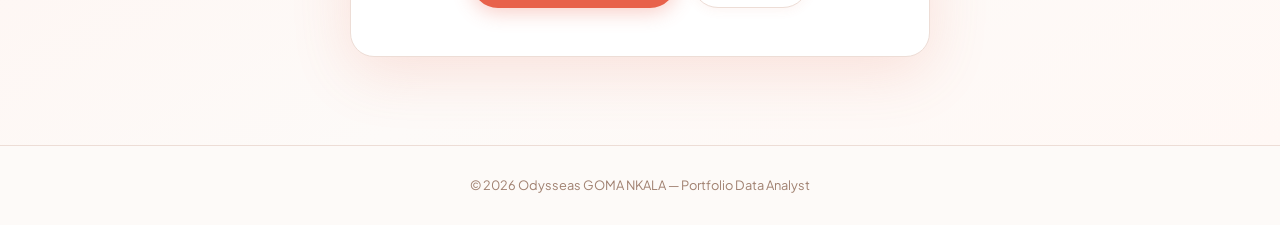
==== commit 4be82239: "Add 'Formation' link to navigation menu" ====
--- a/index.html
+++ b/index.html
@@ -870,11 +870,13 @@
 <body>
 
   <nav>
+    
   <div class="logo"><strong>Odysseas <em>GN</em></strong></div>
   <ul class="nav-links">
     <li class="nav-item-hide-mobile"><a href="#competences">Compétences</a></li> 
     <li class="nav-item-hide-mobile"><a href="#projets">Projets</a></li> 
-    <li class="nav-item-hide-mobile"><a href="#experience">Expérience</a></li> 
+    <li class="nav-item-hide-mobile"><a href="#experience">Expérience</a></li>
+    <li class="nav-item-hide-mobile"><a href="#formation">Formation</a></li>
     <li><a href="en.html" class="lang-switch">EN</a></li> 
     <li class="nav-item-hide-mobile"><a href="#contact" class="nav-btn">Me contacter</a></li>
   </ul>
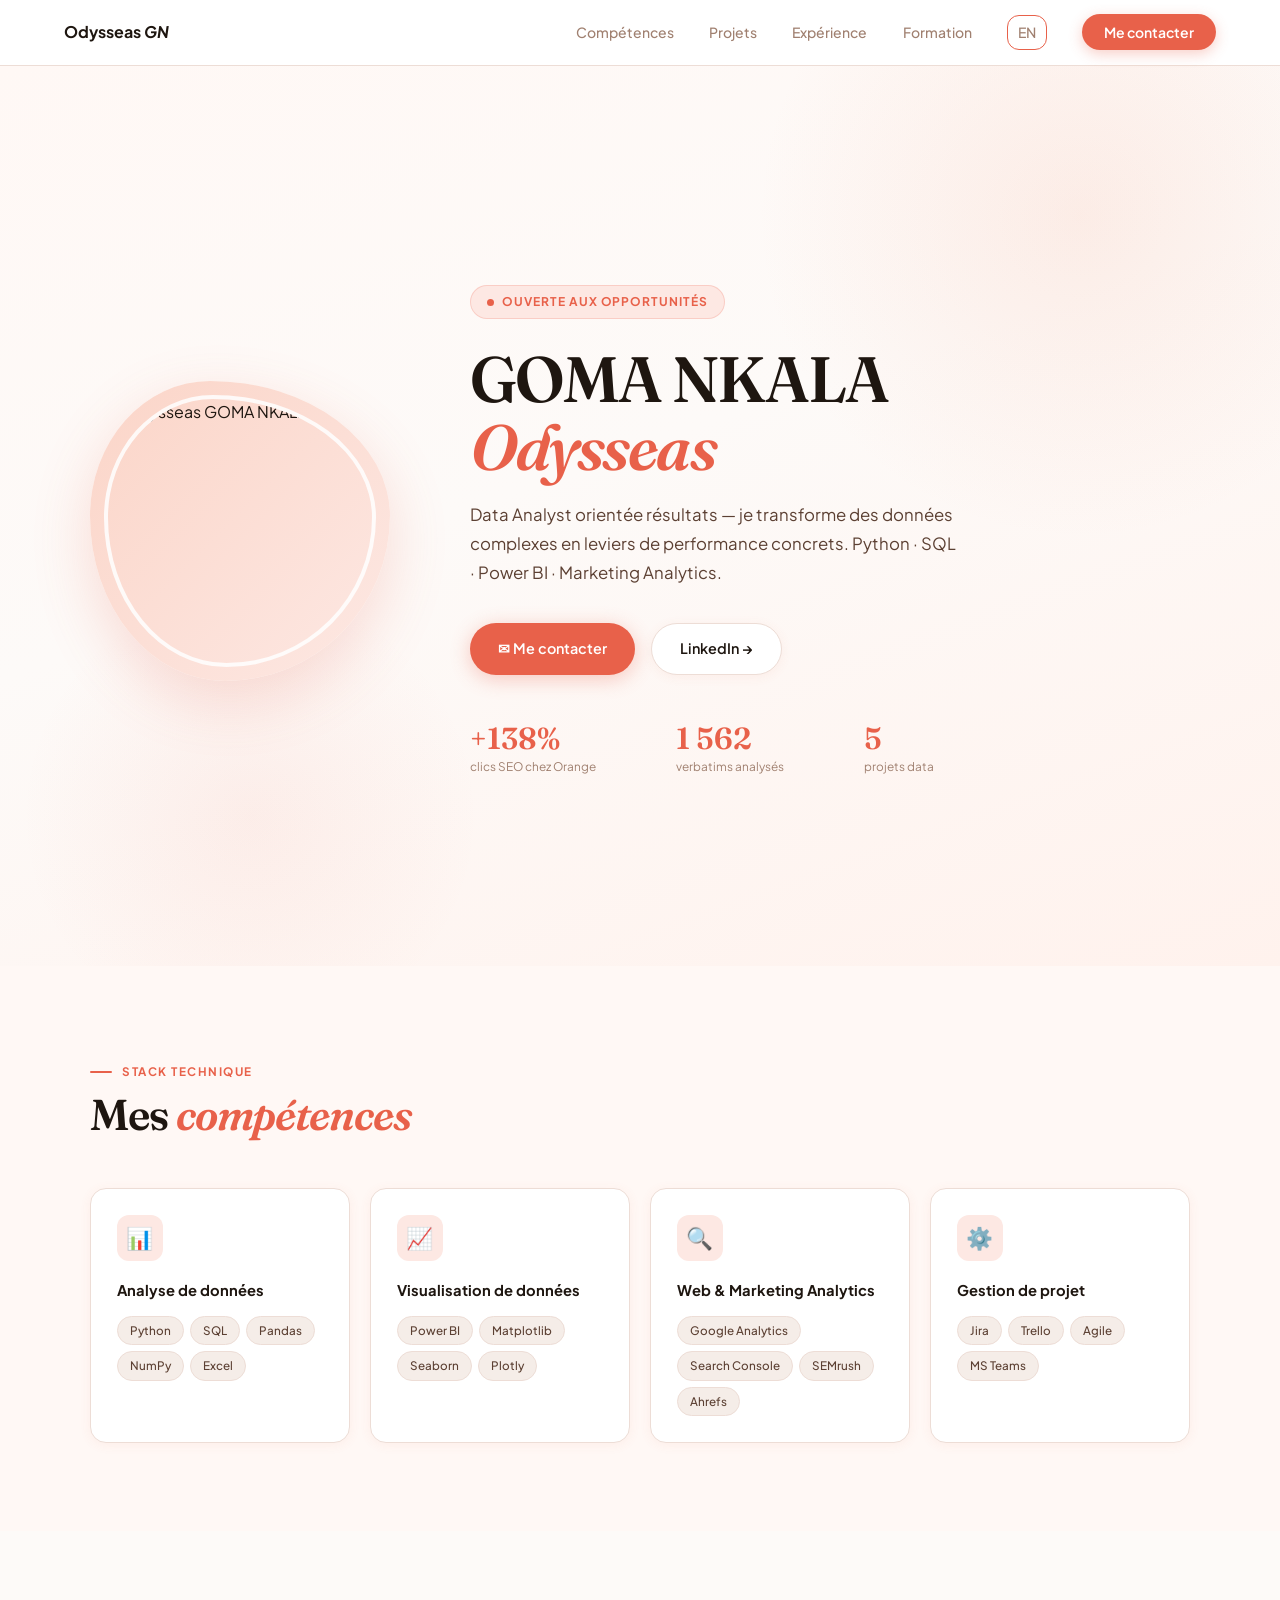
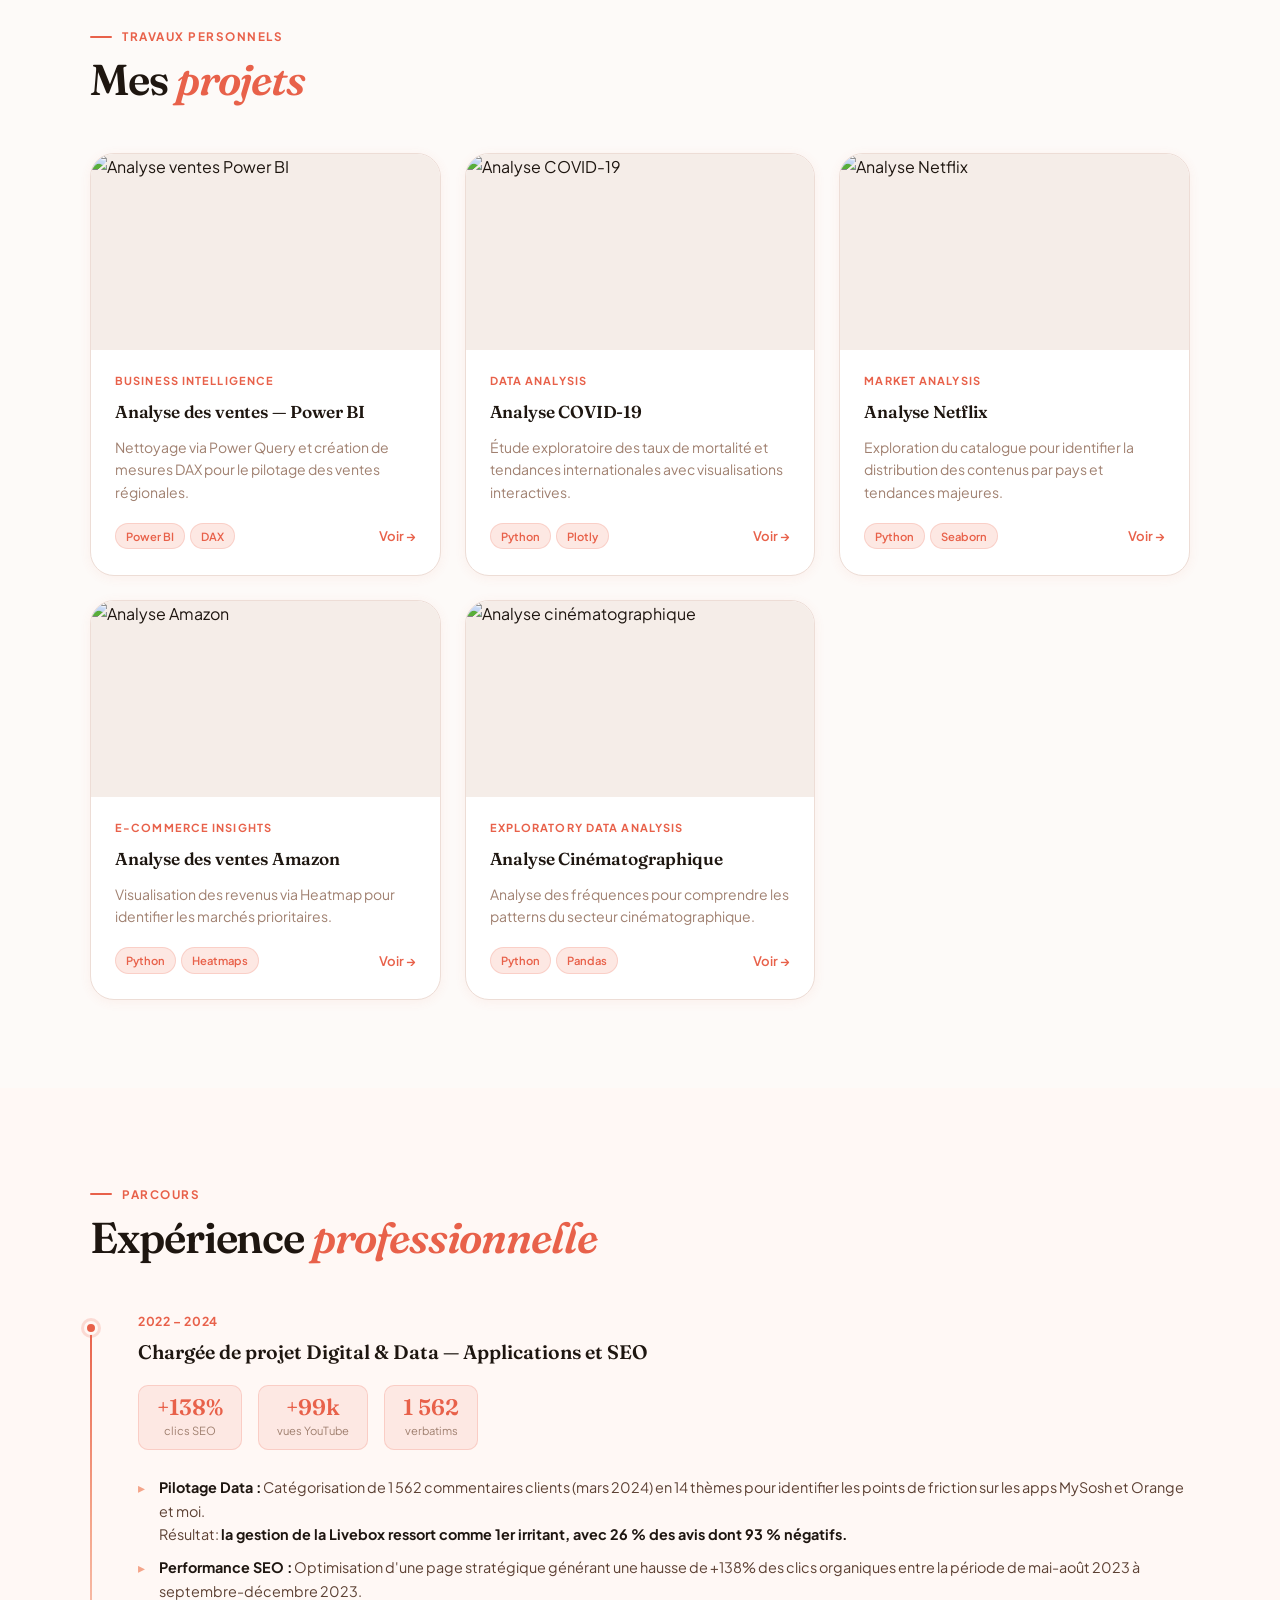
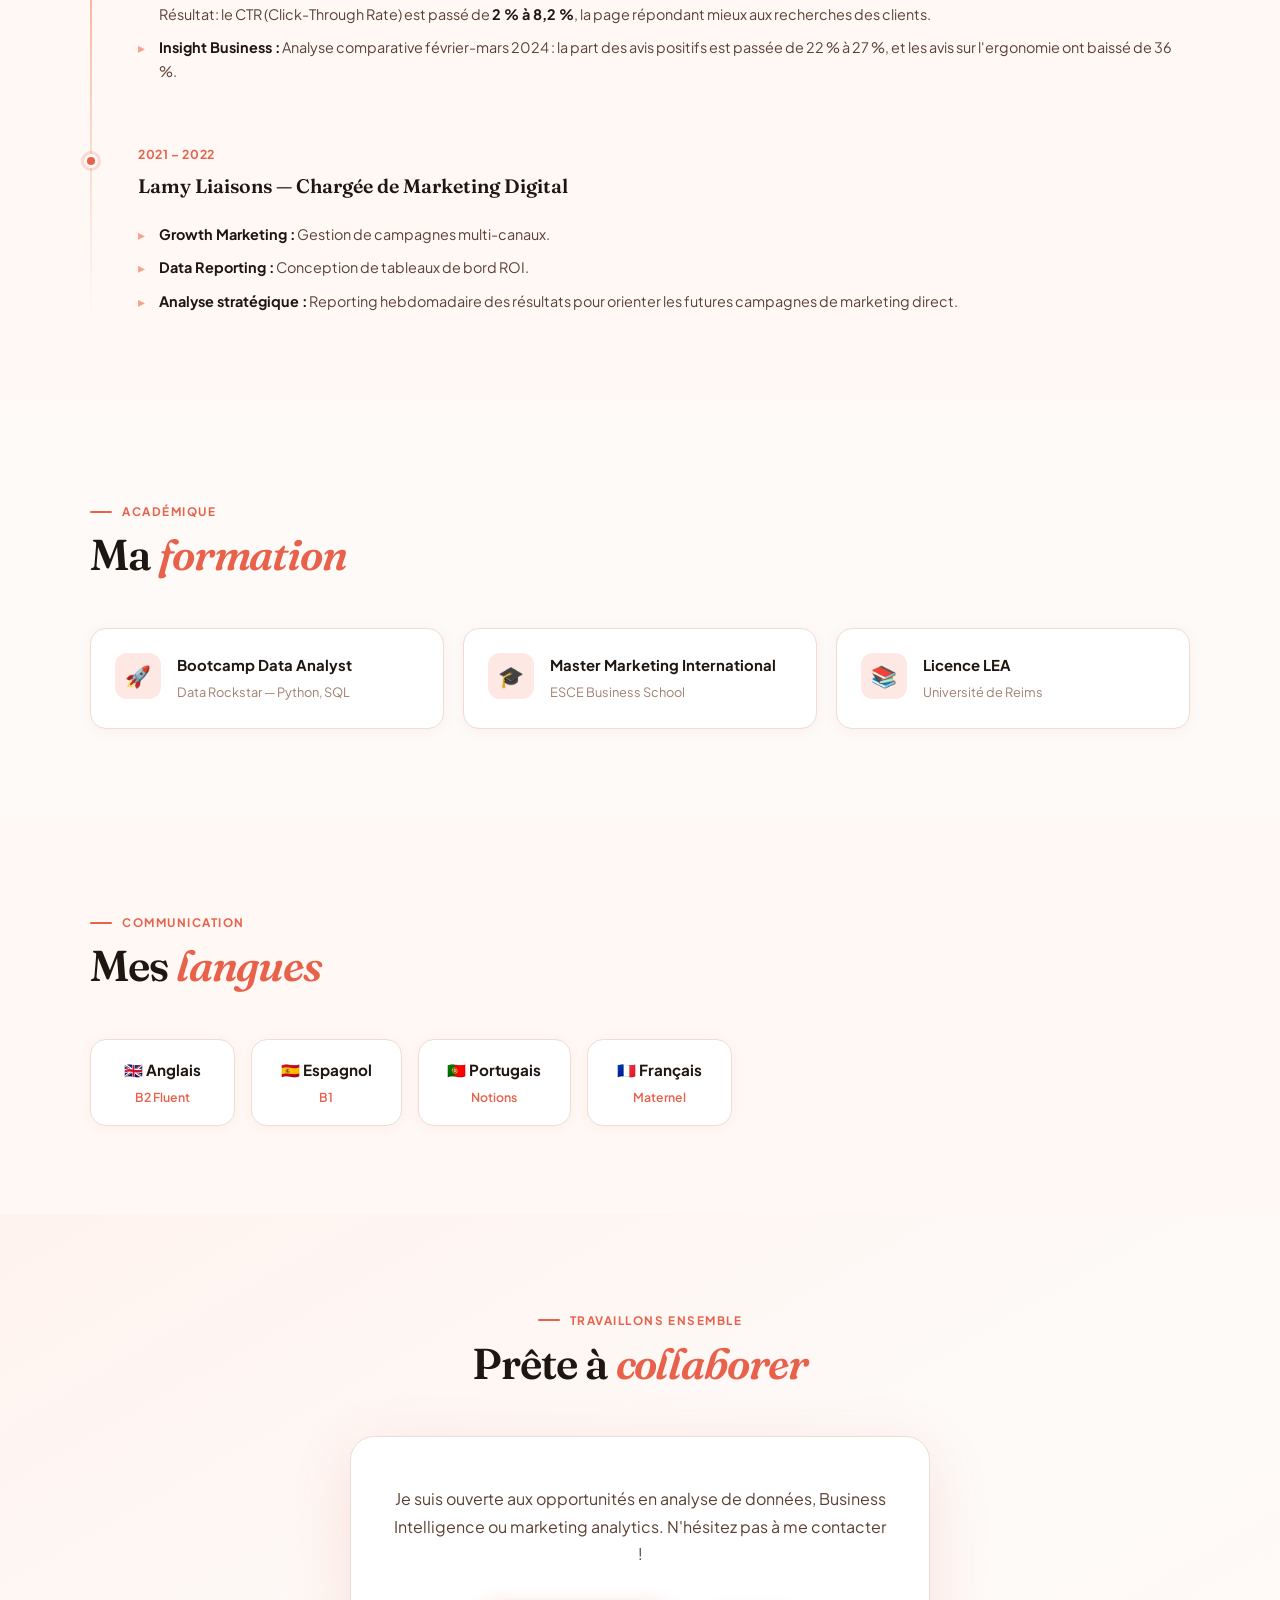
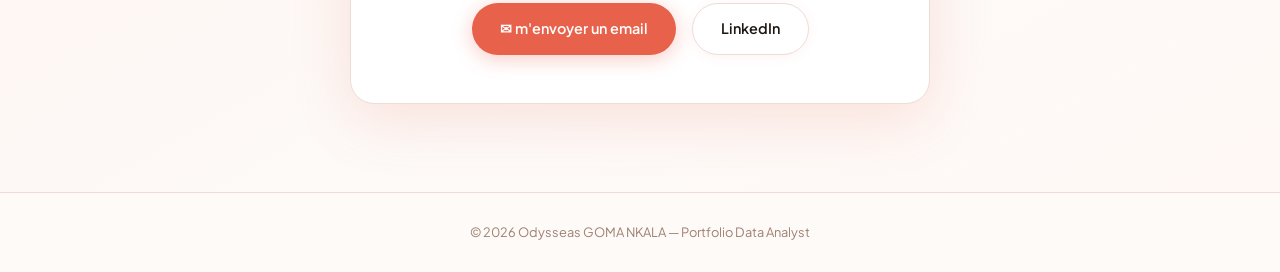
==== commit 9119752b: "Revise job title and project descriptions in index.html Updated job title and project details for th" ====
--- a/index.html
+++ b/index.html
@@ -1062,18 +1062,18 @@
         <div class="tl-item reveal">
           <div class="tl-dot"></div>
           <div class="tl-date">2022 – 2024</div>
-          <h3>Orange — Digital Data Analyst & SEO</h3>
+          <h3>Chargée de projet Digital & Data — Applications et SEO</h3>
           <div class="kpi-row">
             <div class="kpi-chip"><strong>+138%</strong><span>clics SEO</span></div>
             <div class="kpi-chip"><strong>+99k</strong><span>vues YouTube</span></div>
             <div class="kpi-chip"><strong>1 562</strong><span>verbatims</span></div>
           </div>
           <ul class="tl-list">
-            <li><strong>Pilotage Data :</strong> Analyse sémantique de 1 562 commentaires clients pour identifier les points de friction sur les apps MySosh et Orange et moi. 
-             <br> Résultat: <strong> une baisse de -35% des problèmes d'authentification </strong> sur les applications entre février et mars 2024 .</li>
+            <li><strong>Pilotage Data :</strong> Catégorisation de 1 562 commentaires clients (mars 2024) en 14 thèmes pour identifier les points de friction sur les apps MySosh et Orange et moi. 
+             <br> Résultat: <strong> la gestion de la Livebox ressort comme 1er irritant, avec 26 % des avis dont 93 % négatifs.</strong> </li>
             <li><strong>Performance SEO :</strong> Optimisation d'une page stratégique générant une hausse de +138% des clics organiques entre la période de mai-août 2023 à septembre-décembre 2023. 
-              <br> Résultat: Le CTR (Click-Through Rate) est passé de <strong>2% à 8,2%</strong>, rendant le parcours bien plus intuitif pour les clients.</li>
-            <li><strong>Insight Business :</strong> Analyse comparative révélant une hausse de +36% de la satisfaction client entre février et mars 2024.</li>
+              <br> Résultat: le CTR (Click-Through Rate) est passé de <strong>2 % à 8,2 %</strong>, la page répondant mieux aux recherches des clients.</li>
+            <li><strong>Insight Business :</strong> Analyse comparative février-mars 2024 : la part des avis positifs est passée de 22 % à 27 %, et les avis sur l'ergonomie ont baissé de 36 %.</li>
           </ul>
         </div>
         <div class="tl-item reveal">
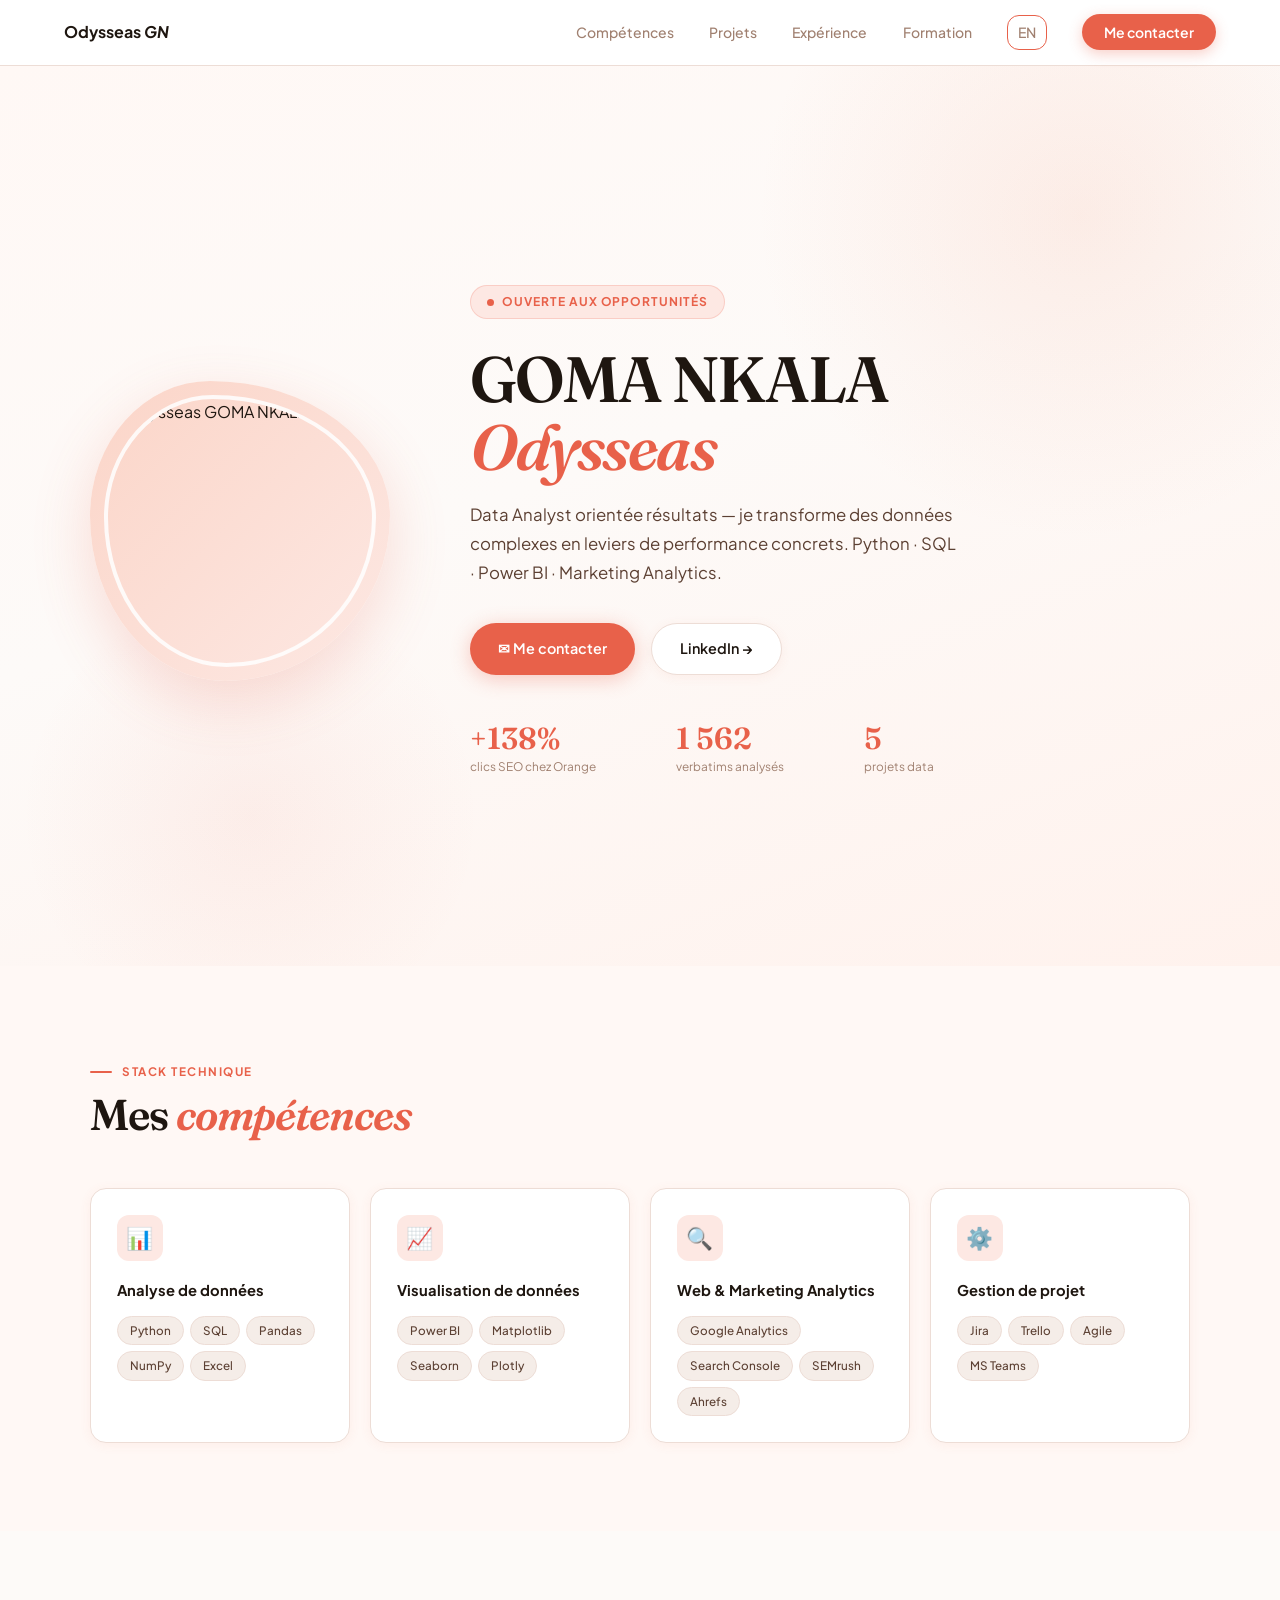
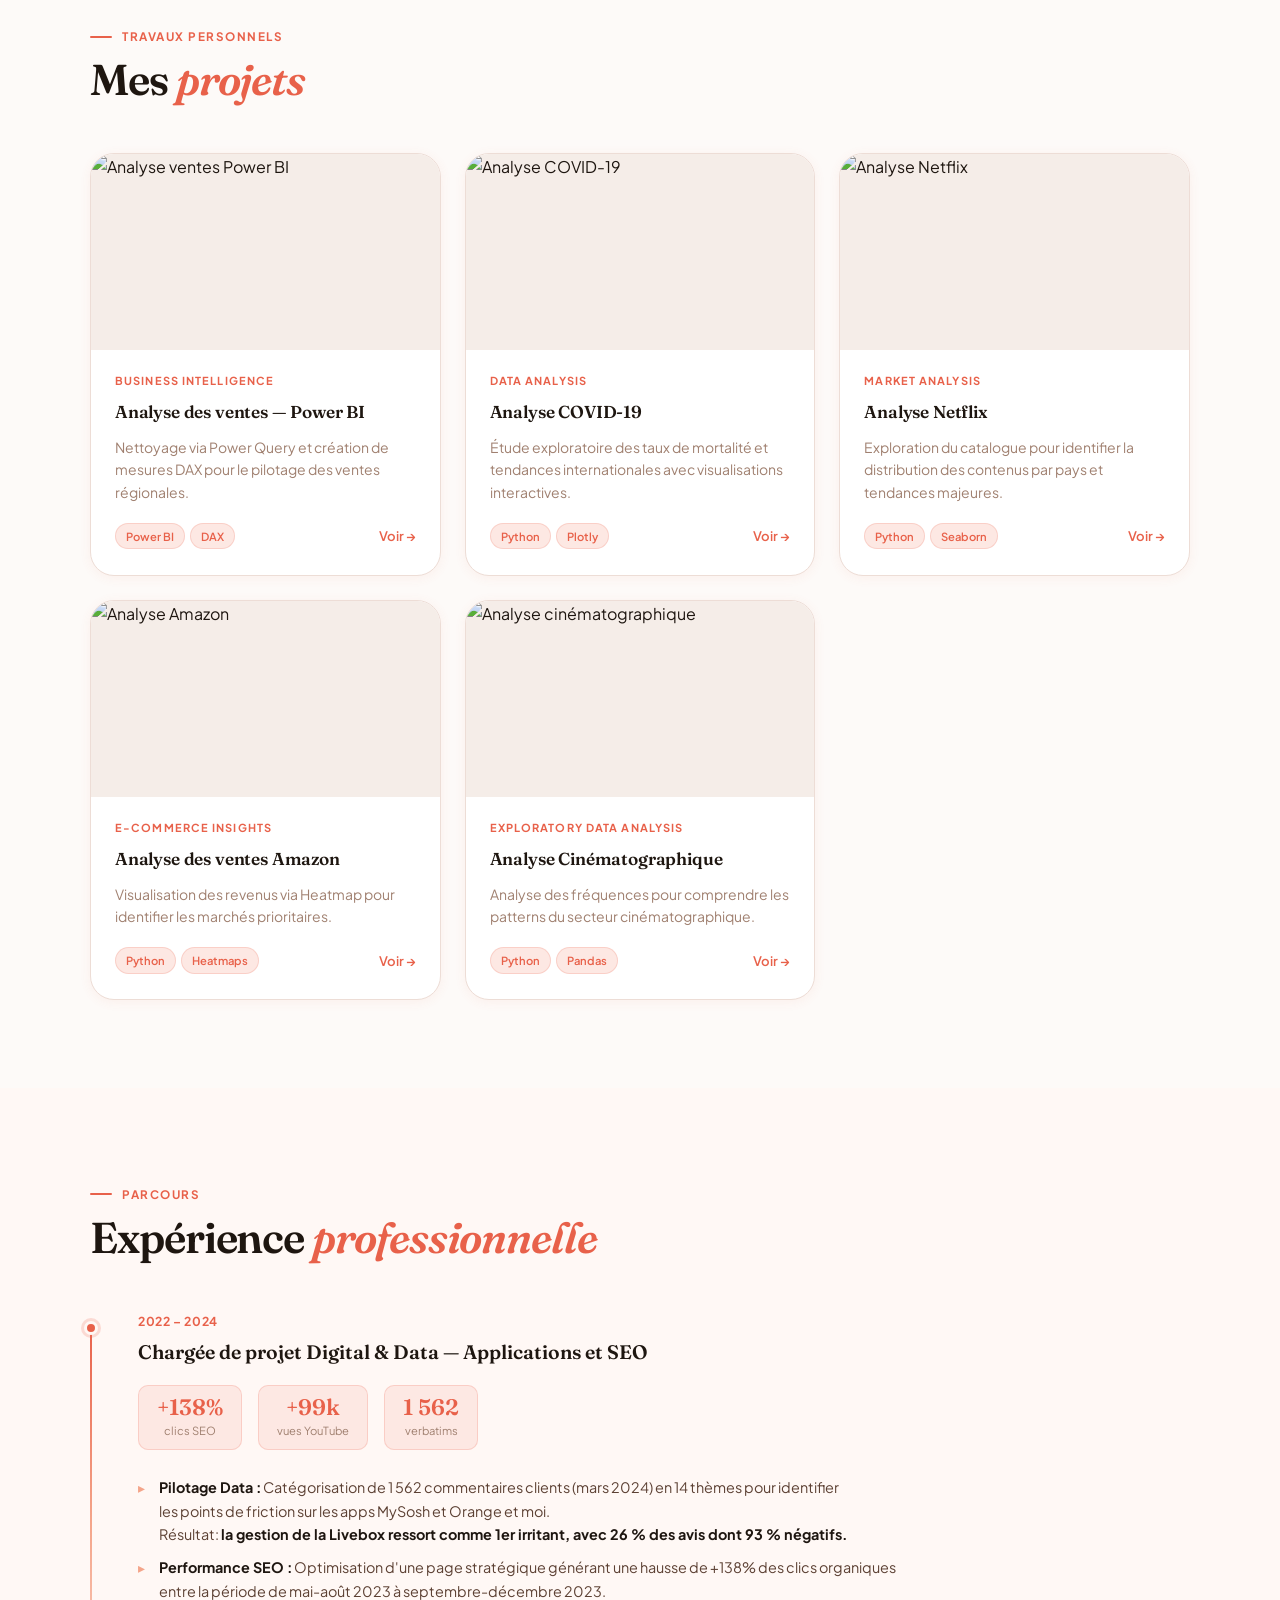
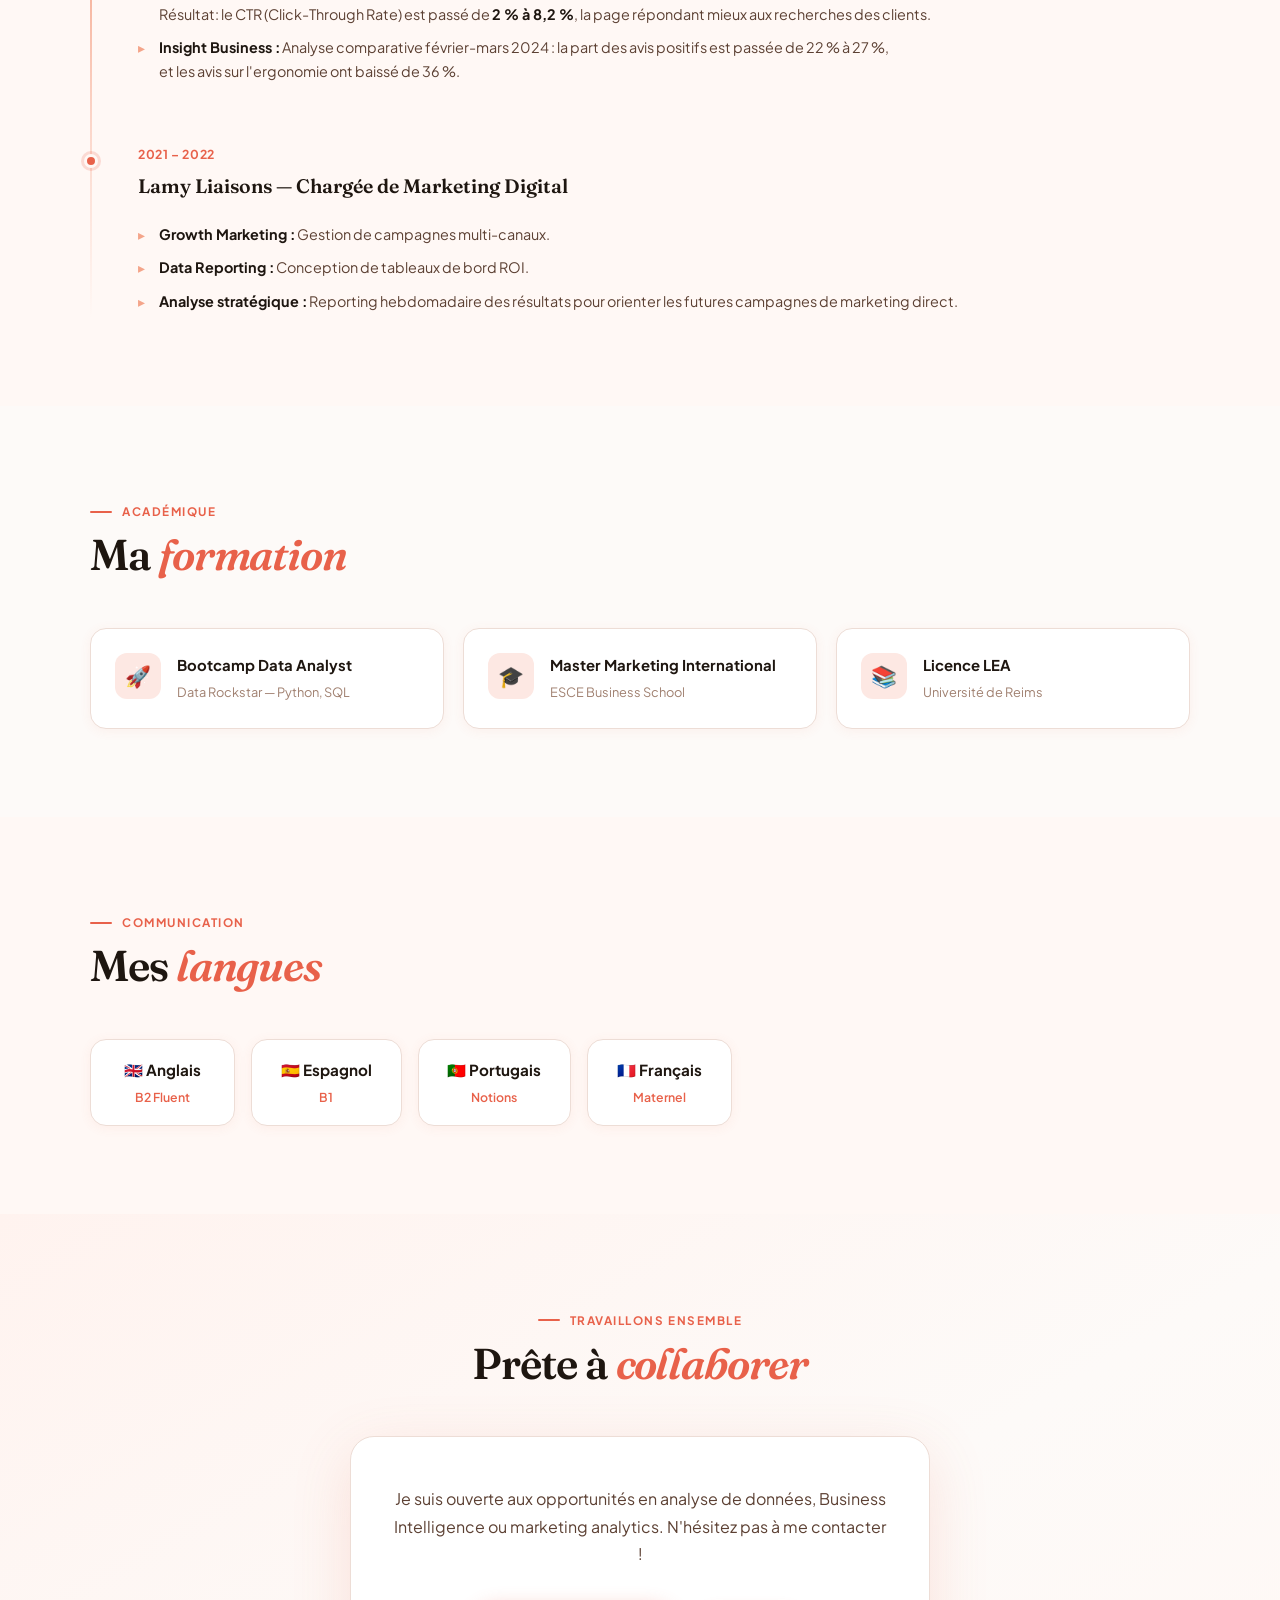
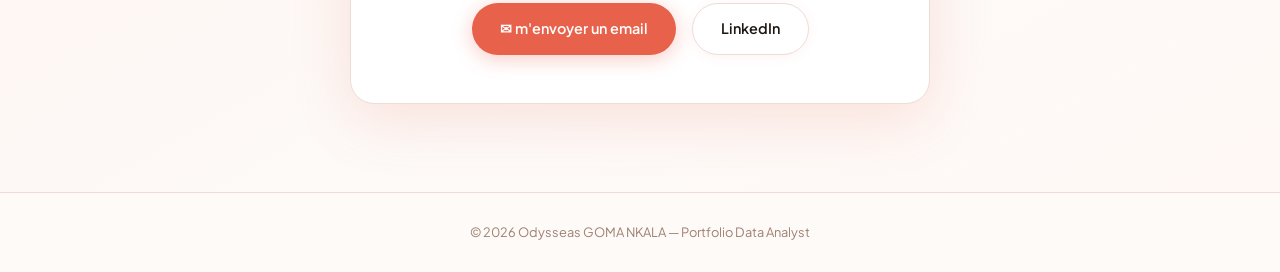
==== commit 4cddc8e4: "Enhance readability with line breaks in index.html Added line breaks for improved readability in the" ====
--- a/index.html
+++ b/index.html
@@ -1069,11 +1069,14 @@
             <div class="kpi-chip"><strong>1 562</strong><span>verbatims</span></div>
           </div>
           <ul class="tl-list">
-            <li><strong>Pilotage Data :</strong> Catégorisation de 1 562 commentaires clients (mars 2024) en 14 thèmes pour identifier les points de friction sur les apps MySosh et Orange et moi. 
+            <li><strong>Pilotage Data :</strong> Catégorisation de 1 562 commentaires clients (mars 2024) en 14 thèmes pour identifier
+             <br> les points de friction sur les apps MySosh et Orange et moi. 
              <br> Résultat: <strong> la gestion de la Livebox ressort comme 1er irritant, avec 26 % des avis dont 93 % négatifs.</strong> </li>
-            <li><strong>Performance SEO :</strong> Optimisation d'une page stratégique générant une hausse de +138% des clics organiques entre la période de mai-août 2023 à septembre-décembre 2023. 
+            <li><strong>Performance SEO :</strong> Optimisation d'une page stratégique générant une hausse de +138% des clics organiques
+              <br> entre la période de mai-août 2023 à septembre-décembre 2023. 
               <br> Résultat: le CTR (Click-Through Rate) est passé de <strong>2 % à 8,2 %</strong>, la page répondant mieux aux recherches des clients.</li>
-            <li><strong>Insight Business :</strong> Analyse comparative février-mars 2024 : la part des avis positifs est passée de 22 % à 27 %, et les avis sur l'ergonomie ont baissé de 36 %.</li>
+            <li><strong>Insight Business :</strong> Analyse comparative février-mars 2024 : la part des avis positifs est passée de 22 % à 27 %,
+              <br>et les avis sur l'ergonomie ont baissé de 36 %.</li>
           </ul>
         </div>
         <div class="tl-item reveal">
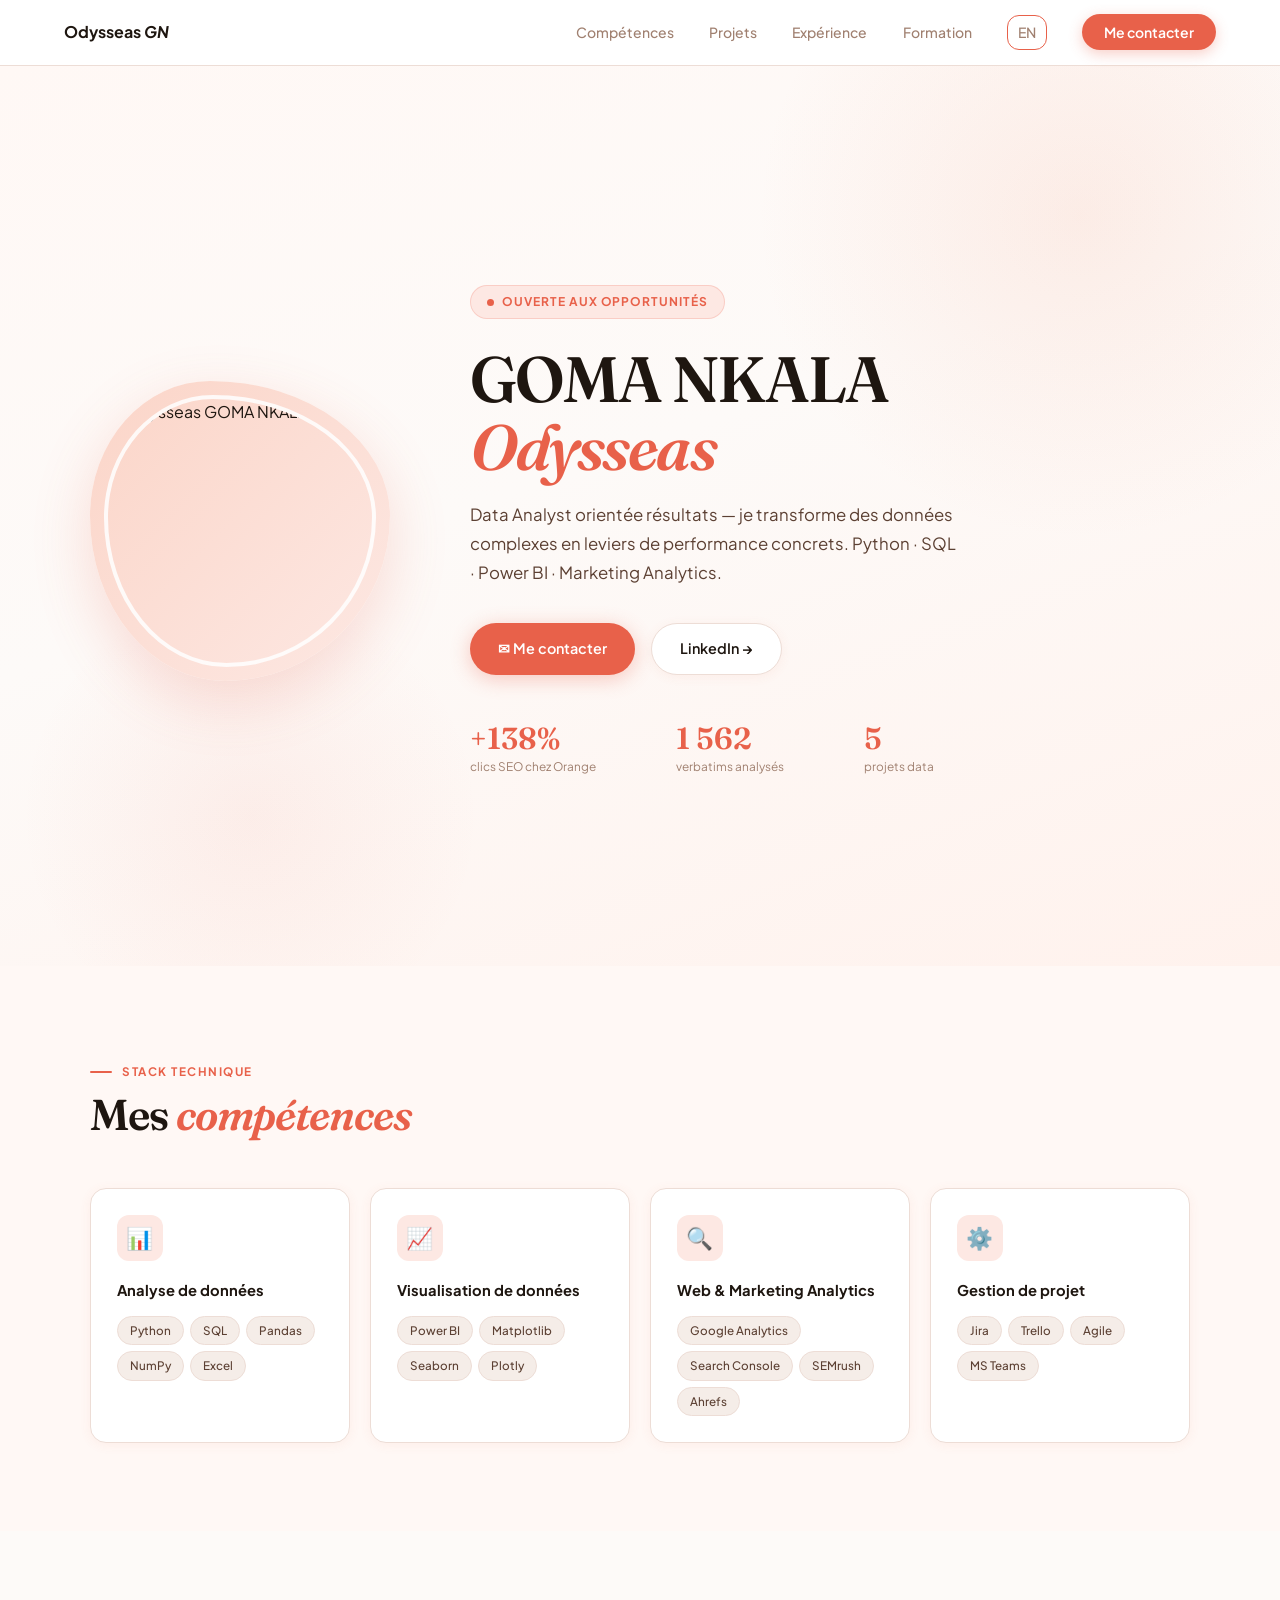
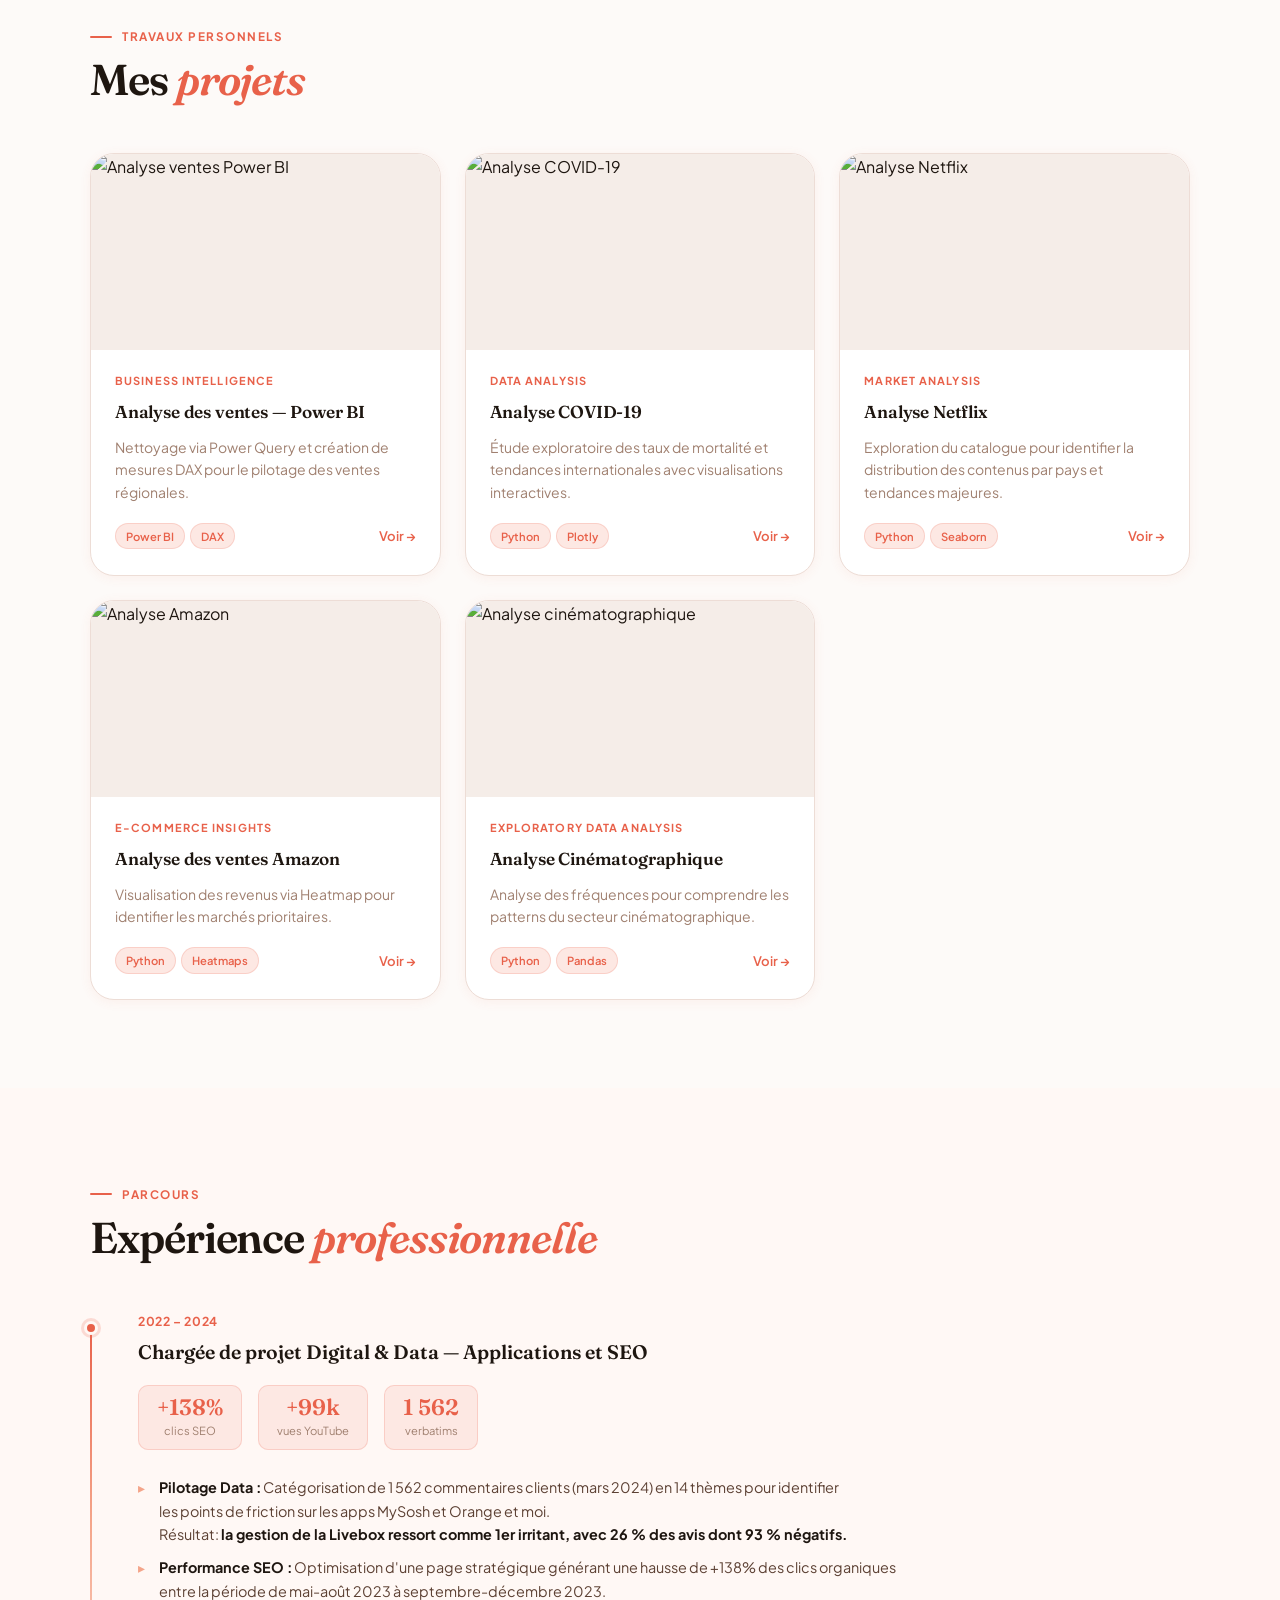
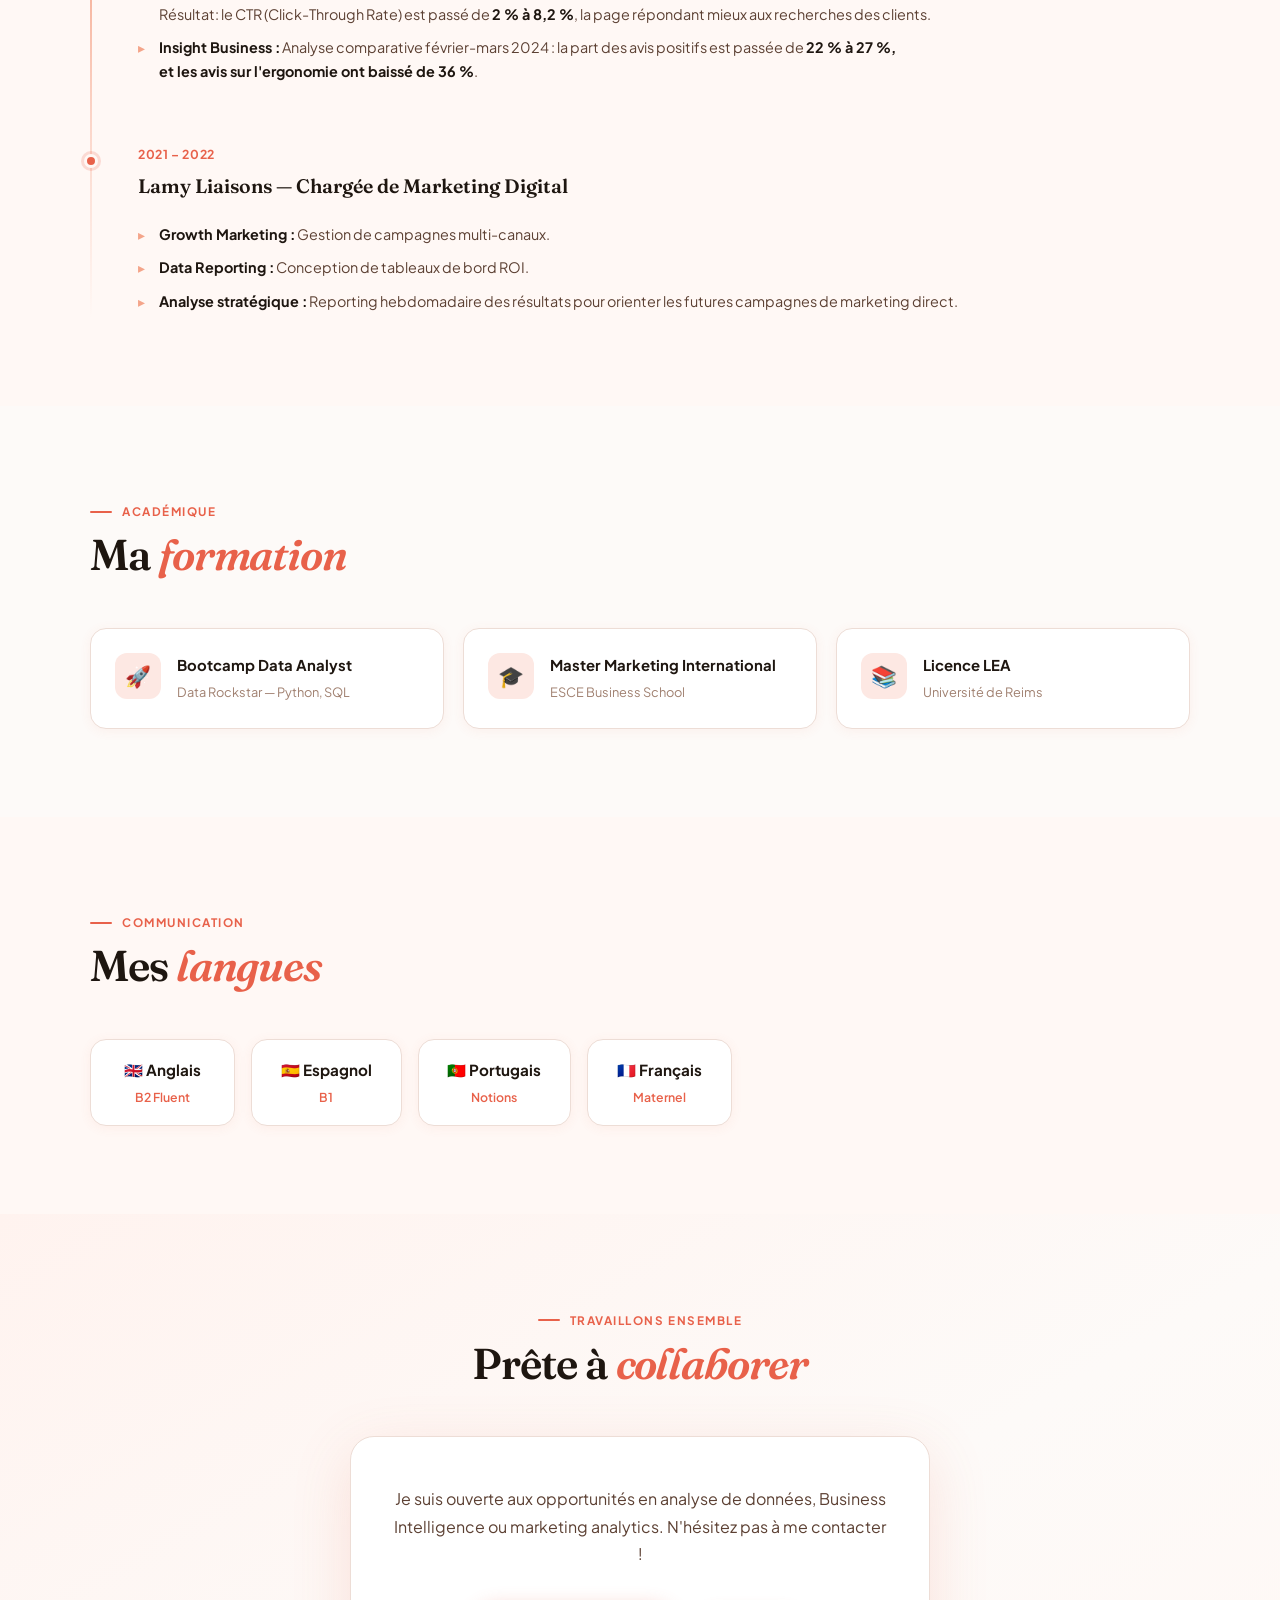
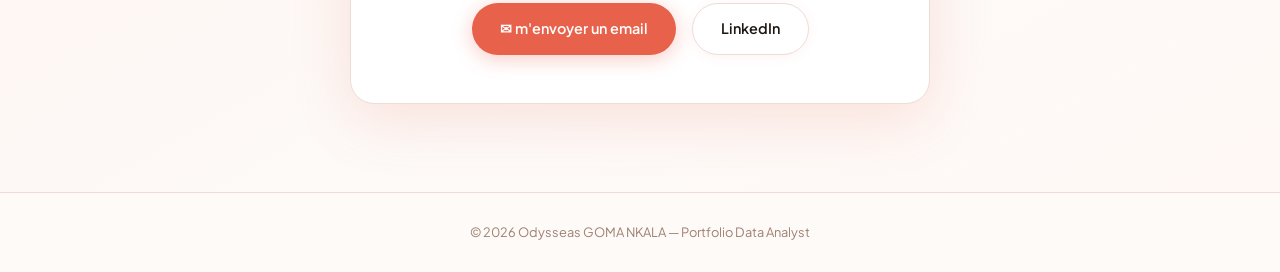
==== commit 1e4f98f0: "Highlight percentage increase in positive reviews Updated the HTML to emphasize the percentage incre" ====
--- a/index.html
+++ b/index.html
@@ -1075,8 +1075,8 @@
             <li><strong>Performance SEO :</strong> Optimisation d'une page stratégique générant une hausse de +138% des clics organiques
               <br> entre la période de mai-août 2023 à septembre-décembre 2023. 
               <br> Résultat: le CTR (Click-Through Rate) est passé de <strong>2 % à 8,2 %</strong>, la page répondant mieux aux recherches des clients.</li>
-            <li><strong>Insight Business :</strong> Analyse comparative février-mars 2024 : la part des avis positifs est passée de 22 % à 27 %,
-              <br>et les avis sur l'ergonomie ont baissé de 36 %.</li>
+            <li><strong>Insight Business :</strong> Analyse comparative février-mars 2024 : la part des avis positifs est passée de <strong>22 % à 27 %,
+              <br>et les avis sur l'ergonomie ont baissé de 36 %</strong>.</li>
           </ul>
         </div>
         <div class="tl-item reveal">
